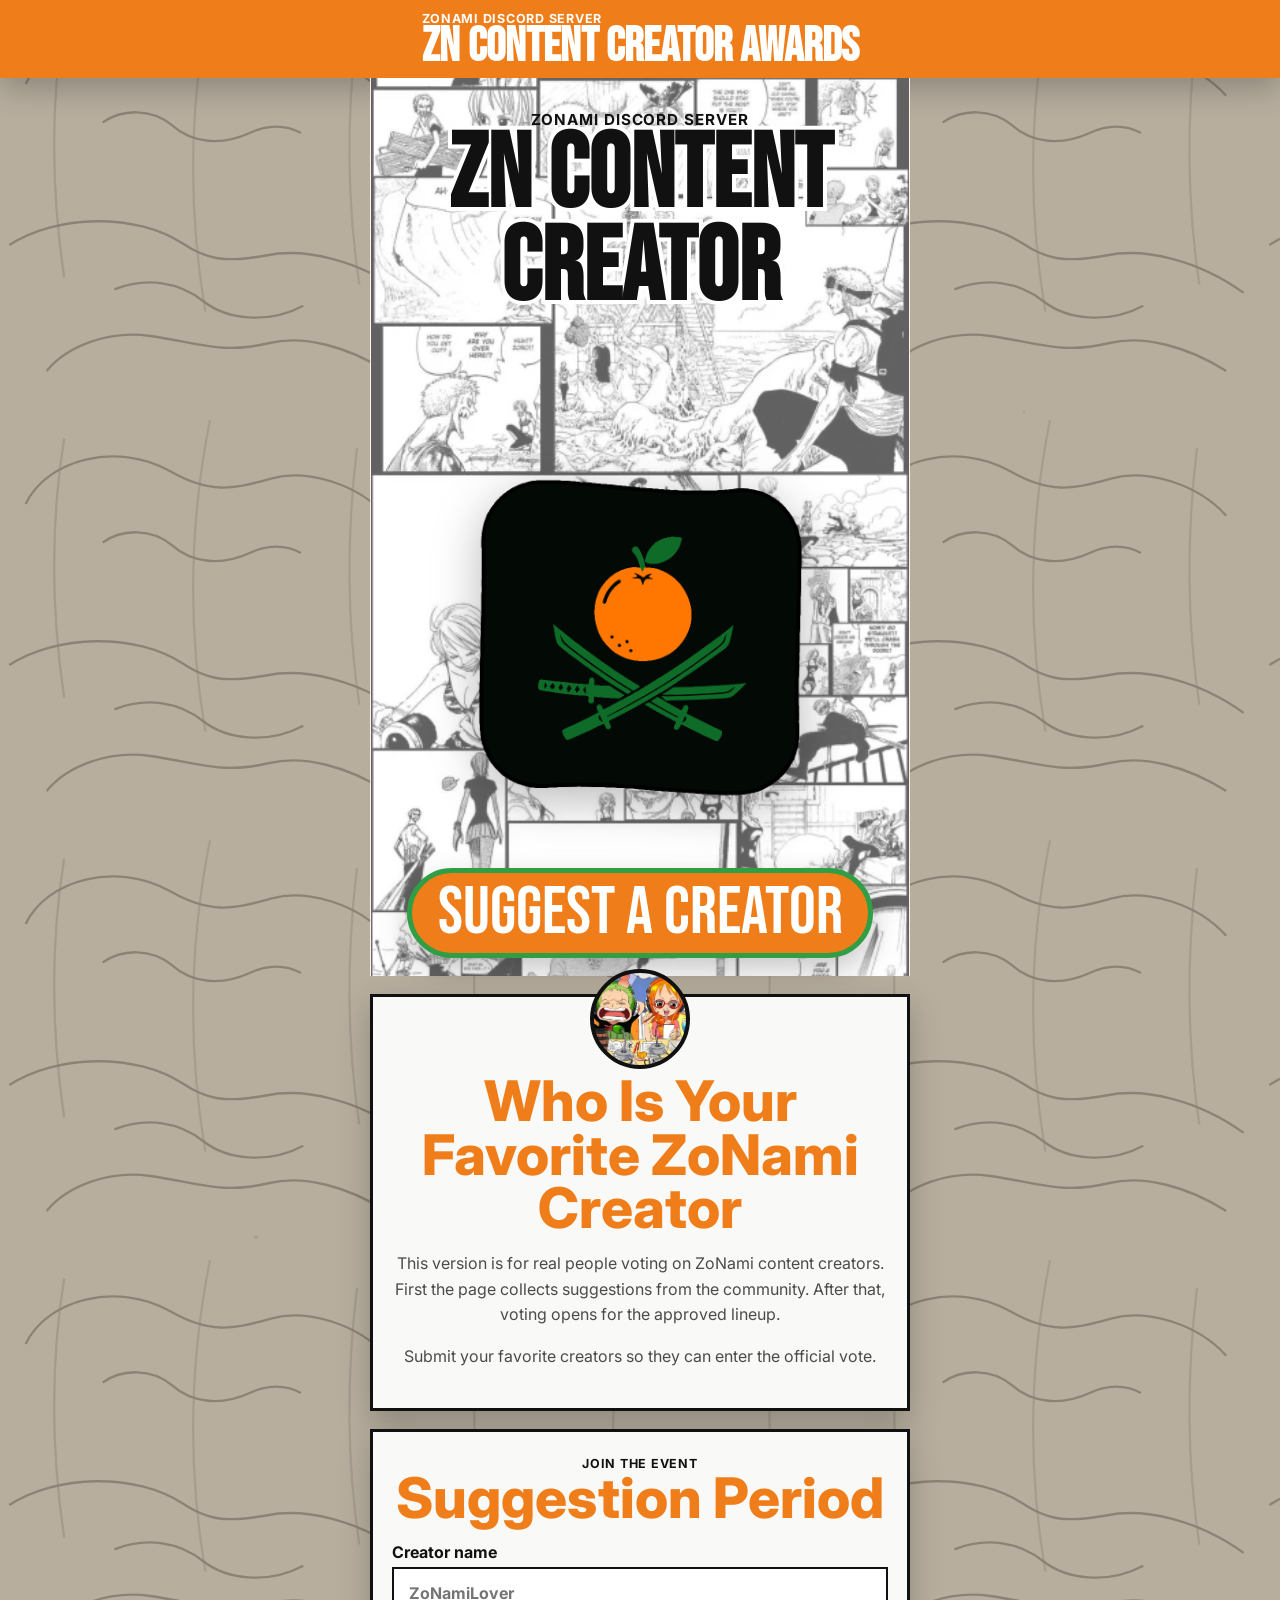
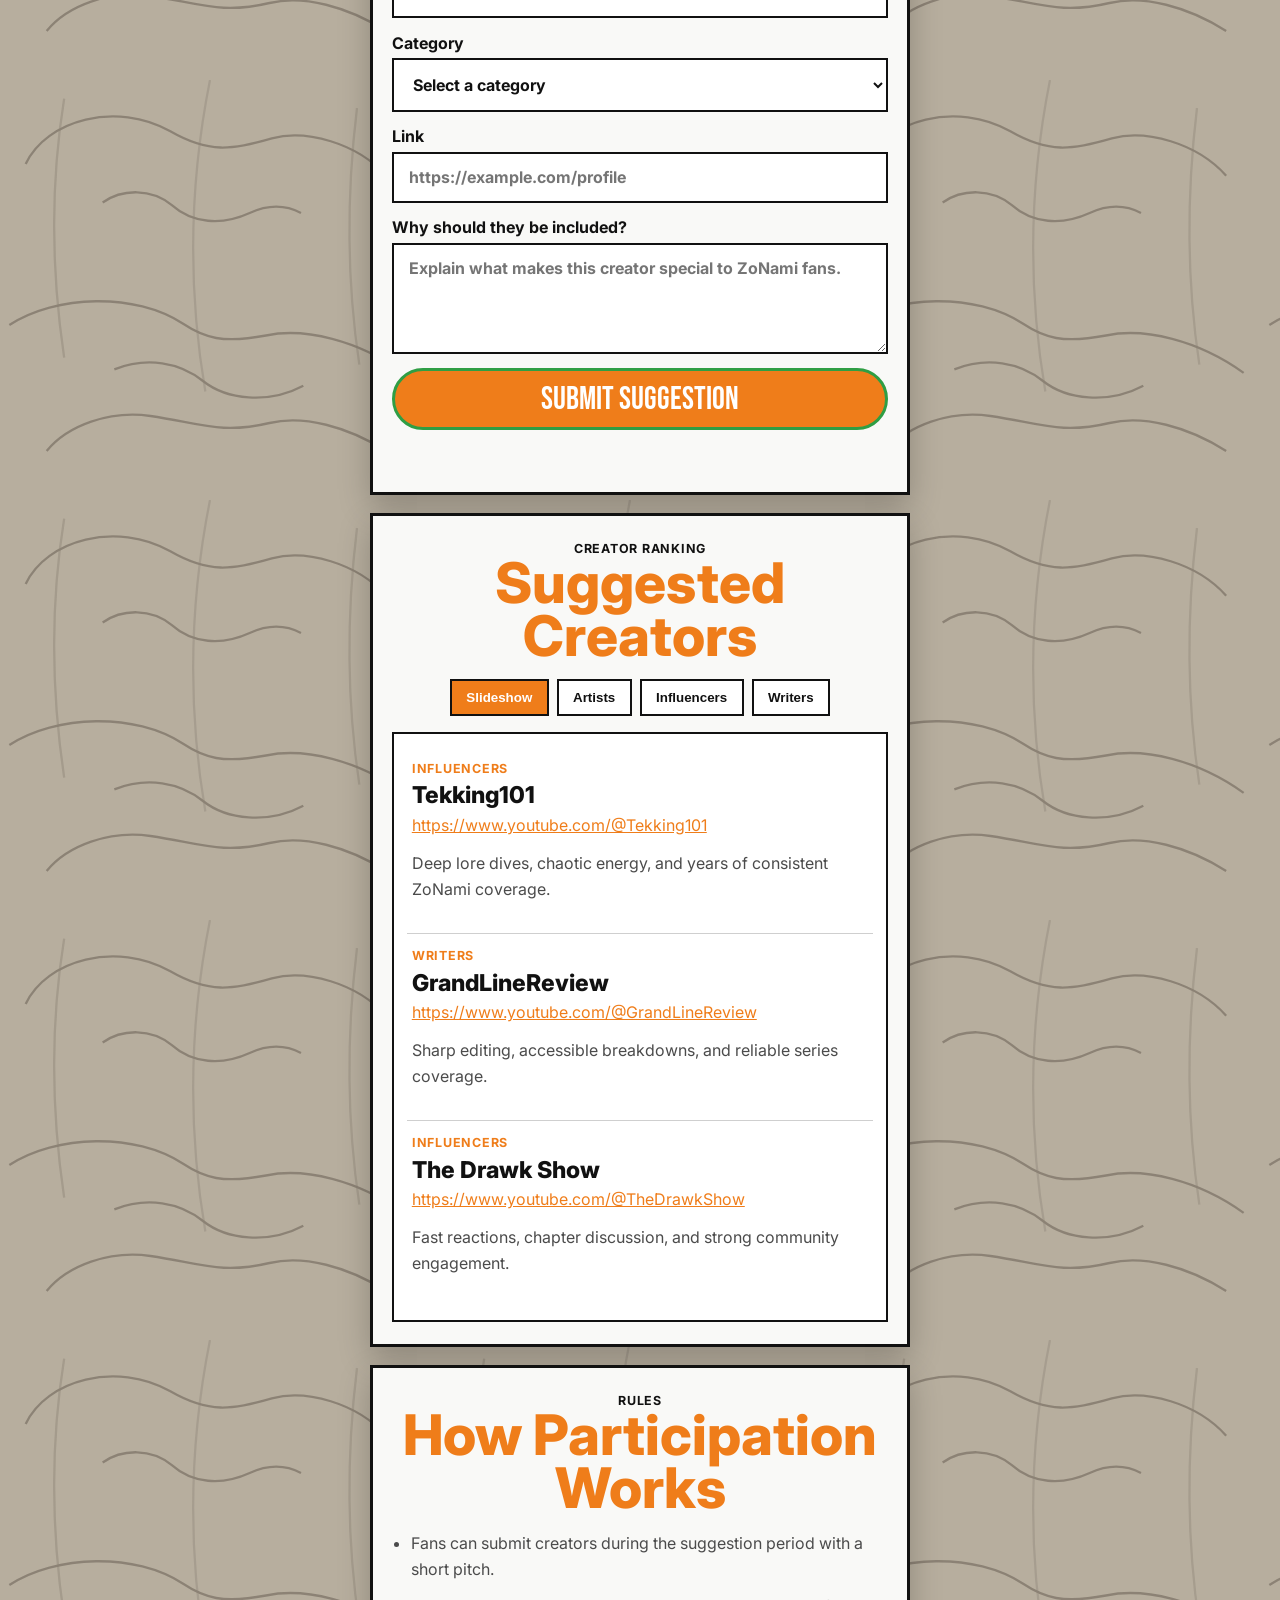
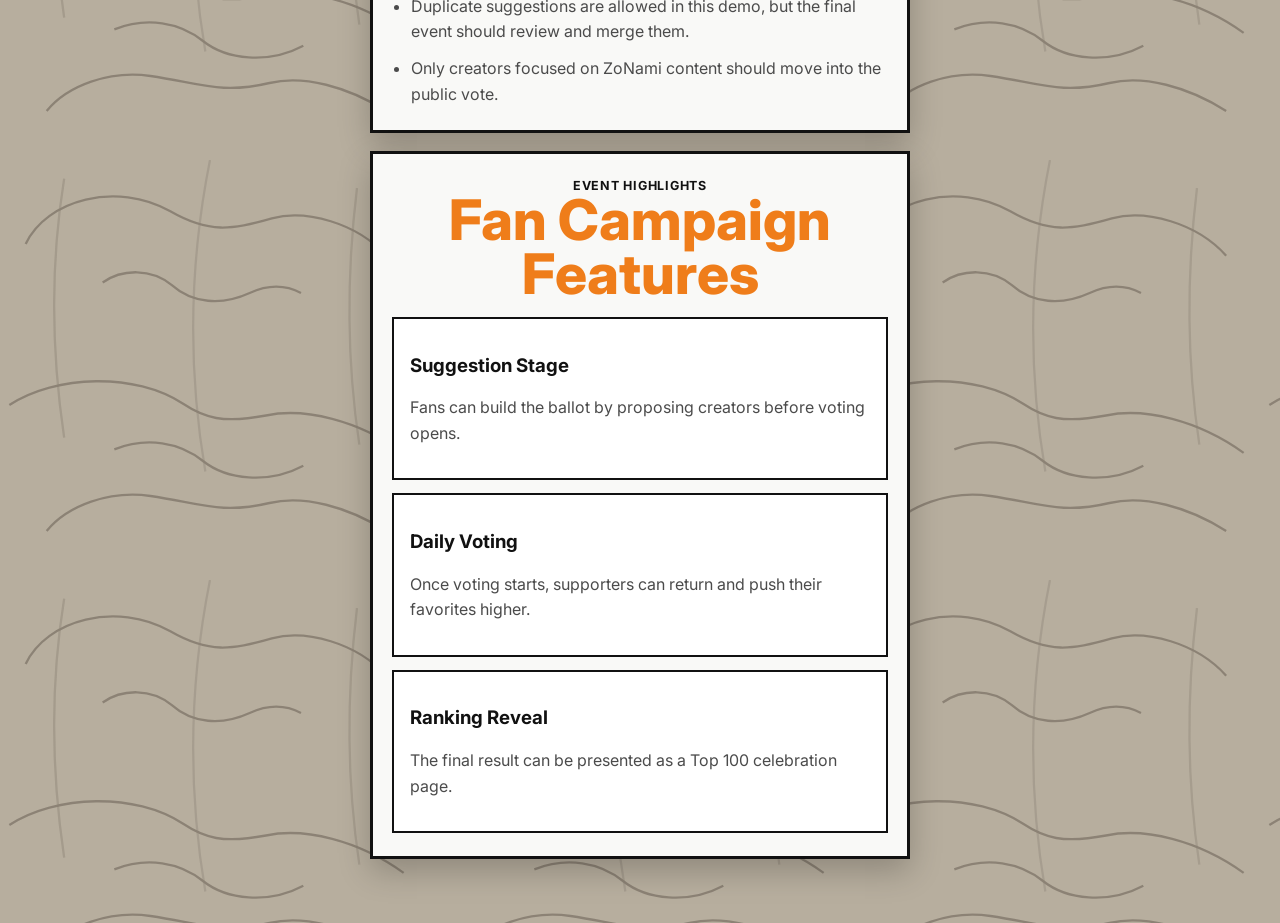
==== index.html @ 31a9528b "initial commit" ====
<!DOCTYPE html>
<html lang="en">
  <head>
    <meta charset="UTF-8" />
    <meta name="viewport" content="width=device-width, initial-scale=1.0" />
    <title>ZoNami Creator World Vote</title>
    <meta
      name="description"
      content="A fan voting experience for ZoNami content creators, inspired by the WT100 event aesthetic."
    />
    <link rel="preconnect" href="https://fonts.googleapis.com" />
    <link rel="preconnect" href="https://fonts.gstatic.com" crossorigin />
    <link
      href="https://fonts.googleapis.com/css2?family=Bebas+Neue&family=Inter:wght@400;500;600;700;800&display=swap"
      rel="stylesheet"
    />
    <link rel="icon" type="image/webp" href="./img/logo.webp" />
    <link rel="stylesheet" href="./styles.css" />
  </head>
  <body>
    <div class="page-shell" id="home">
      <header class="topbar">
        <a class="topbar-logo" href="https://discord.gg/8rcrtwQWV7" target="_blank" rel="noreferrer noopener">
          <span class="logo-micro">Zonami Discord Server</span>
          <strong>ZN CONTENT CREATOR AWARDS</strong>
        </a>
      </header>

      <main class="poster">
        <section class="hero-frame">
          <div class="hero-collage">
            <div class="hero-masthead">
              <p class="hero-kicker">
                <a href="https://discord.gg/8rcrtwQWV7" target="_blank" rel="noreferrer noopener">
                  Zonami Discord Server
                </a>
              </p>
              <h1>ZN CONTENT CREATOR</h1>
            </div>

            <div class="hero-character">
              <a href="https://discord.gg/8rcrtwQWV7" target="_blank" rel="noreferrer noopener">
                <img class="hero-logo" src="./img/logo.webp" alt="Zonami Discord Server logo" />
              </a>
            </div>

            <a class="cta-ribbon" href="#participate" data-action-label>Suggest Now</a>
          </div>

          <section class="count-panel">
            <p class="count-mark">Current Vote Count</p>
            <div class="count-line">
              <span class="count-sigil">v</span>
              <strong id="voteCounter">00,000,000</strong>
            </div>
            <p class="count-subline">
              Proposed creators:
              <span id="creatorCounter">00</span>
            </p>
          </section>
        </section>

        <section class="paper-card intro-card" id="about">
          <div class="crest" aria-label="Zona Podcast"></div>
          <h2>Who Is Your<br />Favorite ZoNami Creator</h2>
          <p>
            This version is for real people voting on ZoNami content creators.
            First the page collects suggestions from the community. After that,
            voting opens for the approved lineup.
          </p>
          <p id="phaseDescription">
            Submit your favorite creators so they can enter the official vote.
          </p>
        </section>

        <section class="paper-card participate-card" id="participate">
          <div class="section-band">
            <span>Join The Event</span>
            <h2 id="phaseTitle">Suggestion Period</h2>
          </div>

          <div class="mode-panel" data-mode="suggest" id="suggestionPanel">
            <form class="entry-form" id="suggestionForm">
              <label>
                Creator name
                <input type="text" name="name" placeholder="ZoNamiLover" required pattern="^[^@].*$" />
              </label>
              <label>
                Category
                <select name="platform" required>
                  <option value="">Select a category</option>
                  <option value="Illustrator">Illustrator</option>
                  <option value="Influencers">Influencers</option>
                  <option value="Writers">Writers</option>
                </select>
              </label>
              <label>
                Link
                <input type="url" name="region" placeholder="https://example.com/profile" required />
              </label>
              <label>
                Why should they be included?
                <textarea
                  name="pitch"
                  rows="4"
                  placeholder="Explain what makes this creator special to ZoNami fans."
                  required
                ></textarea>
              </label>
              <button class="form-button" type="submit">Submit Suggestion</button>
            </form>

            <div class="loading-panel is-hidden" id="loadingPanel" aria-live="polite">
              <p class="loading-kicker">Submitting</p>
              <h3>Sending your suggestion...</h3>
              <p class="loading-copy">Please wait while we save it for the mods to review.</p>
            </div>

            <div class="success-panel is-hidden" id="successPanel" aria-live="polite">
              <p class="success-kicker">Suggestion Received</p>
              <h3 id="successTitle">Thank you for suggesting this creator!</h3>
              <p class="success-copy">The mods will review your vote.</p>
              <button class="form-button" type="button" id="suggestAgainButton">Suggest Again</button>
            </div>
          </div>

          <div class="mode-panel is-hidden" data-mode="vote">
            <form class="search-form">
              <label>
                Search creators
                <input id="creatorSearch" type="search" placeholder="Search by creator or platform" />
              </label>
            </form>
            <p class="vote-note">
              In this demo, votes are stored locally in the browser with
              <code>localStorage</code>.
            </p>
          </div>

          <p class="feedback" id="feedbackMessage" aria-live="polite"></p>
        </section>

        <section class="paper-card creator-card-shell" id="hot">
          <div class="section-band">
            <span>Creator Ranking</span>
            <h2 id="participateTitle">Suggested Creators</h2>
          </div>
          <div class="creator-filters" aria-label="Creator filters">
            <button class="creator-filter is-active" type="button" data-filter="slideshow">Slideshow</button>
            <button class="creator-filter" type="button" data-filter="Illustrator">Artists</button>
            <button class="creator-filter" type="button" data-filter="Influencers">Influencers</button>
            <button class="creator-filter" type="button" data-filter="Writers">Writers</button>
          </div>
          <div class="creator-list-shell">
            <ul class="creator-list" id="creatorGrid"></ul>
          </div>
        </section>

        <section class="paper-card rules-card" id="rules">
          <div class="section-band">
            <span>Rules</span>
            <h2>How Participation Works</h2>
          </div>
          <ul class="rule-list" id="ruleList"></ul>
        </section>

        <section class="paper-card rewards-card" id="rewards">
          <div class="section-band">
            <span>Event Highlights</span>
            <h2>Fan Campaign Features</h2>
          </div>
          <div class="reward-cards">
            <article>
              <h3>Suggestion Stage</h3>
              <p>Fans can build the ballot by proposing creators before voting opens.</p>
            </article>
            <article>
              <h3>Daily Voting</h3>
              <p>Once voting starts, supporters can return and push their favorites higher.</p>
            </article>
            <article>
              <h3>Ranking Reveal</h3>
              <p>The final result can be presented as a Top 100 celebration page.</p>
            </article>
          </div>
        </section>
      </main>
    </div>

    <template id="creatorCardTemplate">
      <li class="creator-card">
        <div class="creator-body">
          <p class="creator-category"></p>
          <h3 class="creator-name"></h3>
          <p class="creator-link"></p>
          <p class="creator-pitch"></p>
        </div>
      </li>
    </template>

    <script src="./config.js"></script>
    <script src="./app.js"></script>
  </body>
</html>
---- styles.css ----
:root {
  --red: #ef7d1a;
  --gold: #2f9e44;
  --paper: #f9f9f7;
  --ink: #111;
  --ink-soft: #4b4b4b;
  --black: #0d0d0d;
  --shadow: 0 12px 30px rgba(0, 0, 0, 0.22);
  --poster-width: 540px;
}

* {
  box-sizing: border-box;
}

html {
  scroll-behavior: smooth;
}

body {
  margin: 0;
  font-family: "Inter", sans-serif;
  color: var(--ink);
  background-color: #b7ae9e;
  background-image:
    radial-gradient(circle at 20% 30%, rgba(0, 0, 0, 0.08) 0 2px, transparent 2px),
    radial-gradient(circle at 80% 10%, rgba(0, 0, 0, 0.08) 0 1.5px, transparent 1.5px),
    url("data:image/svg+xml,%3Csvg xmlns='http://www.w3.org/2000/svg' width='360' height='360' viewBox='0 0 360 360'%3E%3Cg fill='none' stroke='%23685f53' stroke-width='2' opacity='0.55'%3E%3Cpath d='M22 72c18-38 78-54 124-28 33 19 53 16 87 6 29-8 73 4 98 32'/%3E%3Cpath d='M8 210c40-26 108-28 149-1 18 12 34 17 71 10 33-7 79 4 118 32'/%3E%3Cpath d='M40 318c18-22 54-35 89-30 42 6 60 16 102 6 29-7 67 3 100 24'/%3E%3Cpath d='M55 16c-12 74-11 148 0 222' opacity='0.45'/%3E%3Cpath d='M180 0c-18 90-19 179-4 267' opacity='0.38'/%3E%3Cpath d='M306 24c-9 74-9 147 2 220' opacity='0.4'/%3E%3Cpath d='M88 105c17-12 42-12 59 2 18 16 43 18 67 7 13-6 29-8 44 0'/%3E%3Cpath d='M98 248c28-11 56-6 76 10 20 16 56 20 86 4'/%3E%3C/g%3E%3C/svg%3E");
  background-size: auto, auto, 420px 420px;
  min-height: 100vh;
}

a {
  color: inherit;
  text-decoration: none;
}

.page-shell {
  width: 100%;
  padding: 0 0 4rem;
}

.topbar {
  display: flex;
  align-items: center;
  justify-content: center;
  background: var(--red);
  min-height: 72px;
  box-shadow: var(--shadow);
  width: 100vw;
  margin-left: calc(50% - 50vw);
  margin-right: calc(50% - 50vw);
}

.topbar-logo {
  display: flex;
  flex-direction: column;
  justify-content: center;
  gap: 2px;
  min-height: 72px;
  padding: 0.7rem 1rem;
  color: #fff;
}

.topbar-logo:hover,
.hero-kicker a:hover {
  opacity: 0.92;
}

.logo-micro,
.hero-kicker,
.count-mark,
.count-subline,
.section-band span,
.creator-category {
  text-transform: uppercase;
  letter-spacing: 0.06em;
  font-size: 0.78rem;
  font-weight: 700;
}

.topbar-logo strong,
.hero-masthead h1,
.cta-ribbon,
#voteCounter {
  font-family: "Bebas Neue", sans-serif;
}

.topbar-logo strong {
  font-size: 3rem;
  line-height: 0.8;
}

.poster {
  display: grid;
  gap: 0;
  width: min(100%, var(--poster-width));
  margin: 0 auto;
}

.hero-frame {
  position: relative;
  background:
    linear-gradient(180deg, rgba(255, 255, 255, 0.26), rgba(255, 255, 255, 0.26)),
    linear-gradient(90deg, rgba(252, 222, 203, 0.7), rgba(255, 255, 255, 0.45), rgba(252, 222, 203, 0.7));
  border-left: 1px solid rgba(255, 255, 255, 0.65);
  border-right: 1px solid rgba(255, 255, 255, 0.65);
}

.hero-collage {
  position: relative;
  min-height: 800px;
  padding: 1rem 1rem 2rem;
  background:
    linear-gradient(rgba(255, 255, 255, 0.38), rgba(255, 255, 255, 0.38)),
    url("./img/collage01.webp");
  background-position: center 0, center 0;
  background-repeat: repeat-y;
  background-size: cover, cover;
  animation: collage-rise 28s linear infinite;
}

@keyframes collage-rise {
  from {
    background-position: center 0, center 0;
  }

  to {
    background-position: center 0, center -240px;
  }
}

.hero-masthead {
  position: relative;
  z-index: 2;
  text-align: center;
  padding-top: 1rem;
}

.hero-kicker {
  margin: 0;
  font-size: 0.95rem;
}

.hero-masthead h1 {
  margin: 0;
  font-size: 6.5rem;
  line-height: 0.9;
  color: #111;
  -webkit-text-stroke: 8px #fff;
  paint-order: stroke fill;
  text-shadow:
    2px 2px 0 #fff,
    -2px 2px 0 #fff,
    2px -2px 0 #fff,
    -2px -2px 0 #fff;
}

.hero-character {
  position: relative;
  z-index: 1;
  height: 620px;
  margin-top: 0.5rem;
  display: flex;
  align-items: center;
  justify-content: center;
}

.hero-logo {
  position: relative;
  z-index: 2;
  width: 100%;
  max-width: 360px;
  max-height: 520px;
  object-fit: contain;
  filter: drop-shadow(0 12px 24px rgba(0, 0, 0, 0.28));
}

.cta-ribbon {
  display: block;
  width: calc(100% - 72px);
  margin: 0 auto;
  position: absolute;
  left: 50%;
  bottom: 18px;
  transform: translateX(-50%);
  z-index: 3;
  text-align: center;
  font-size: 4.2rem;
  line-height: 1;
  color: #fff;
  background: var(--red);
  border: 5px solid var(--gold);
  border-radius: 999px;
  padding: 0.45rem 1rem 0.35rem;
  box-shadow: var(--shadow);
}

.count-panel {
  position: relative;
  z-index: 2;
  margin: 8px 16px 0;
  background: #050505;
  color: #fff;
  padding: 1rem 1rem 1.1rem;
  box-shadow: var(--shadow);
  display: none;
}

.count-mark {
  margin: 0 0 0.25rem;
  text-align: right;
  font-size: 0.95rem;
  color: #e5f6d8;
}

.count-line {
  display: flex;
  align-items: end;
  gap: 0.8rem;
}

.count-sigil {
  font-family: Georgia, serif;
  font-style: italic;
  font-size: 4rem;
  line-height: 1;
}

#voteCounter {
  font-size: 4.6rem;
  line-height: 0.95;
  letter-spacing: 0.03em;
  font-weight: 400;
}

.count-subline {
  margin: 0.5rem 0 0;
  text-align: right;
  color: #d8d8d8;
}

.paper-card {
  position: relative;
  background: var(--paper);
  border: 3px solid #111;
  box-shadow: var(--shadow);
  margin-top: 18px;
  padding: 1.3rem 1.2rem 1.4rem;
}

.intro-card {
  text-align: center;
  padding-top: 4.9rem;
}

.crest {
  position: absolute;
  left: 50%;
  top: -28px;
  transform: translateX(-50%);
  width: 100px;
  height: 100px;
  border-radius: 50%;
  border: 4px solid #111;
  background: #fff url("./img/zonapodcast.jpg") center center / cover no-repeat;
  background-size: 132%;
  background-position: center center;
}

.intro-card h2,
.section-band h2 {
  margin: 0;
  color: var(--red);
  font-size: 3.5rem;
  line-height: 0.95;
  font-weight: 800;
}

.intro-card p,
.vote-note,
.feedback,
.rule-list,
.reward-cards p,
.creator-pitch {
  color: var(--ink-soft);
  line-height: 1.6;
}

.section-band {
  margin-bottom: 1rem;
  text-align: center;
}

.entry-form {
  display: grid;
  gap: 0.9rem;
}

.entry-form label,
.search-form label {
  display: grid;
  gap: 0.35rem;
  font-weight: 700;
}

.field-hint {
  color: var(--ink-soft);
  font-size: 0.82rem;
  font-weight: 500;
}

.search-form {
  margin-bottom: 1rem;
}

input,
select,
textarea {
  width: 100%;
  border: 2px solid #111;
  border-radius: 0;
  padding: 0.85rem 0.9rem;
  font: inherit;
  color: var(--ink);
  background: #fff;
}

textarea {
  resize: vertical;
}

.form-button,
.vote-button {
  display: inline-block;
  border: 3px solid var(--gold);
  border-radius: 999px;
  background: var(--red);
  color: #fff;
  font-family: "Bebas Neue", sans-serif;
  font-size: 2rem;
  line-height: 1;
  padding: 0.8rem 1rem 0.65rem;
  cursor: pointer;
}

.vote-button:disabled {
  opacity: 0.45;
  cursor: not-allowed;
}

.vote-button {
  display: none;
}

.feedback {
  min-height: 1.5rem;
  margin: 1rem 0 0;
  font-weight: 700;
}

.feedback.is-success {
  color: #0f6c37;
}

.feedback.is-error {
  color: #d96b12;
}

.mode-panel.is-hidden {
  display: none;
}

.is-hidden {
  display: none !important;
}

.loading-panel,
.success-panel {
  text-align: center;
  padding: 1.5rem 0 0.5rem;
}

.loading-kicker,
.success-kicker {
  margin: 0 0 0.35rem;
  color: var(--gold);
  font-weight: 800;
  letter-spacing: 0.08em;
  text-transform: uppercase;
}

.loading-panel h3,
.success-panel h3 {
  margin: 0;
  color: var(--red);
  font-size: 2.2rem;
  line-height: 1;
}

.loading-copy,
.success-copy {
  margin: 0.9rem 0 1.2rem;
  color: var(--ink-soft);
  font-size: 1.05rem;
}

.creator-grid {
  display: grid;
  gap: 0.9rem;
}

.creator-filters {
  display: flex;
  flex-wrap: wrap;
  gap: 0.5rem;
  justify-content: center;
  margin-bottom: 1rem;
}

.creator-filter {
  border: 2px solid #111;
  background: #fff;
  color: #111;
  font-weight: 800;
  padding: 0.55rem 0.9rem;
  cursor: pointer;
}

.creator-filter.is-active {
  background: var(--red);
  color: #fff;
}

.creator-list-shell {
  border: 2px solid #111;
  background: #fff;
  padding: 0.8rem;
}

.creator-list {
  list-style: none;
  margin: 0;
  padding: 0;
}

.creator-card {
  border-bottom: 1px solid #cfcfcf;
  padding: 0.9rem 0.3rem;
}

.creator-card:last-child {
  border-bottom: 0;
}

.creator-name {
  margin: 0 0 0.35rem;
  font-size: 1.45rem;
  font-weight: 800;
}

.creator-category {
  margin: 0 0 0.35rem;
  color: var(--red);
  font-weight: 700;
}

.creator-link {
  margin: 0 0 0.65rem;
  word-break: break-all;
}

.creator-link a {
  color: var(--red);
  text-decoration: underline;
}

.rule-list {
  padding-left: 1.2rem;
  margin: 0;
}

.rule-list li + li {
  margin-top: 0.7rem;
}

.reward-cards {
  display: grid;
  gap: 0.8rem;
}

.reward-cards article {
  border: 2px solid #111;
  background: #fff;
  padding: 1rem;
}

@media (max-width: 560px) {
  .page-shell {
    width: 100%;
  }

  .hero-collage {
    min-height: 560px;
    padding-inline: 0.5rem;
  }

  .hero-masthead h1 {
    font-size: 4.6rem;
  }

  .hero-logo {
    width: 100%;
    max-width: 220px;
    max-height: 260px;
  }

  .hero-character {
    height: 340px;
    margin-top: 0.25rem;
  }

  .cta-ribbon {
    width: calc(100% - 30px);
    font-size: 2.4rem;
    bottom: 12px;
  }

  #voteCounter {
    font-size: 3.2rem;
  }
}
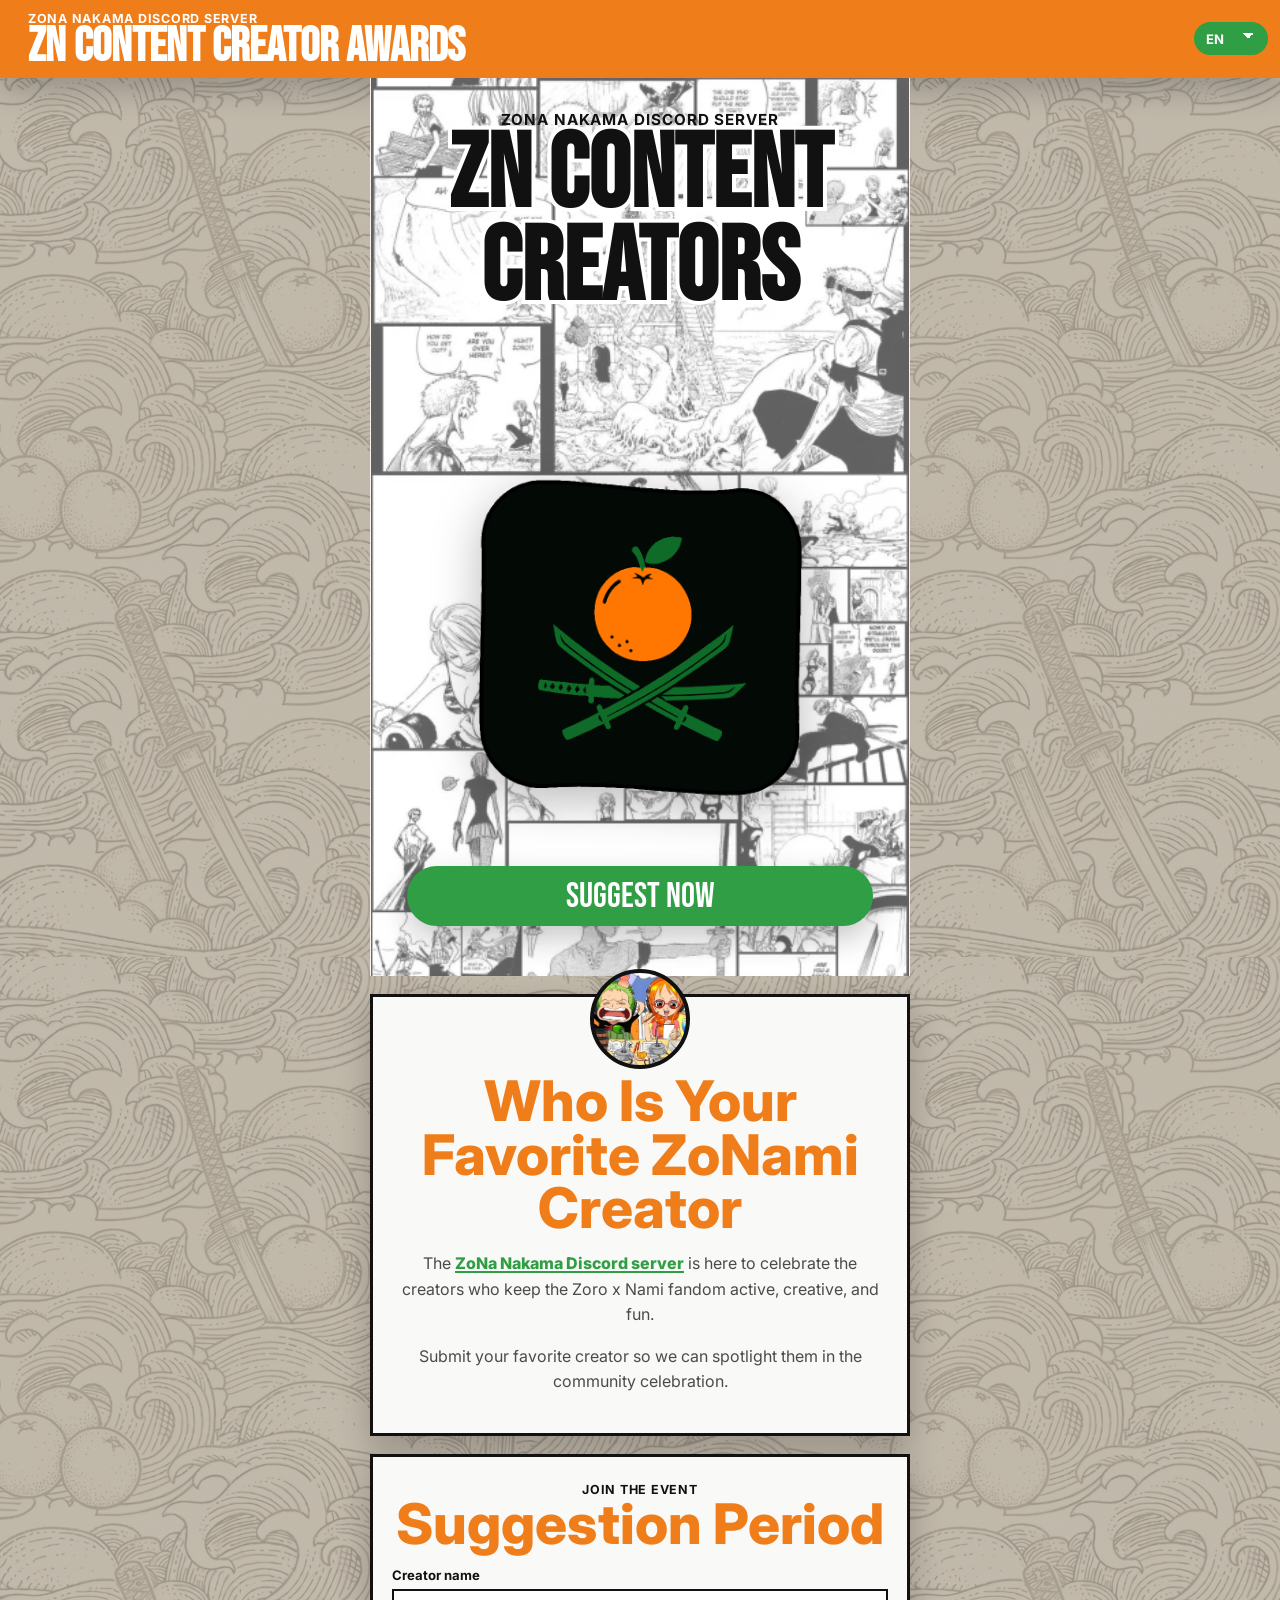
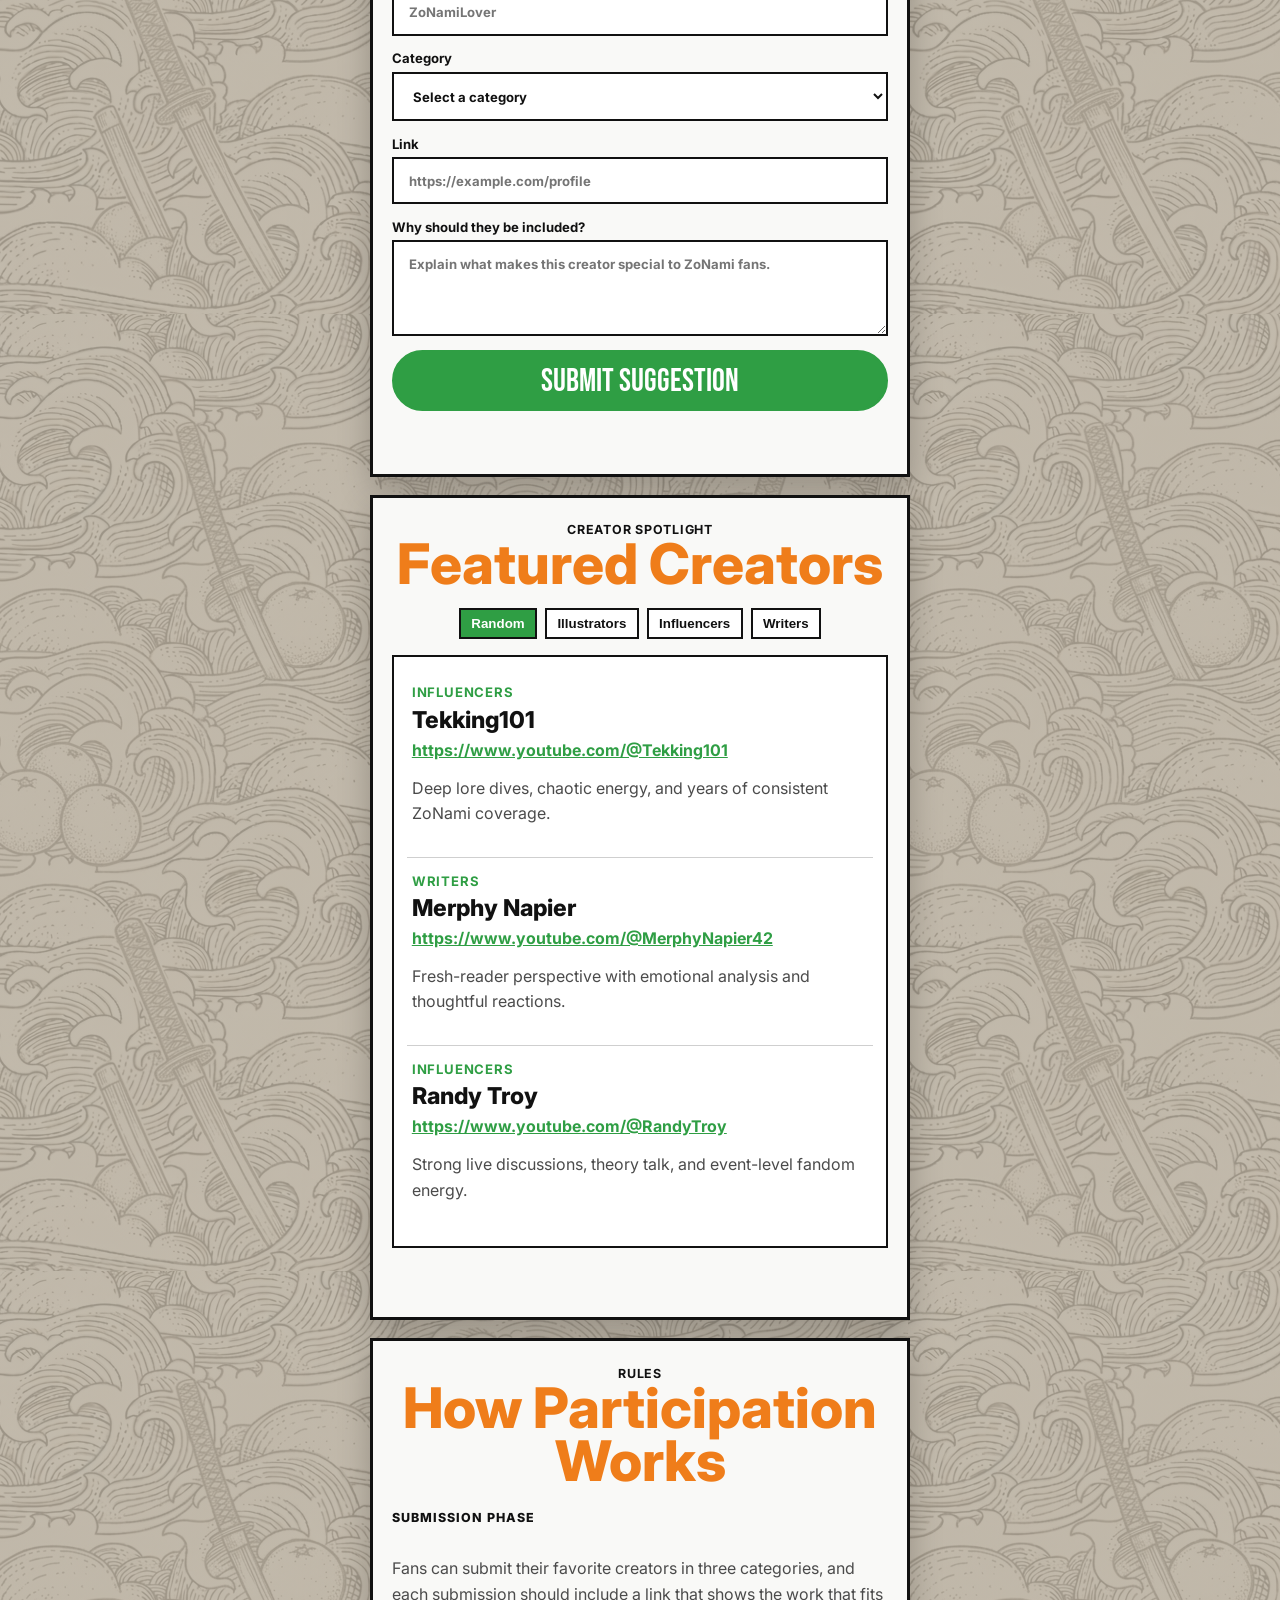
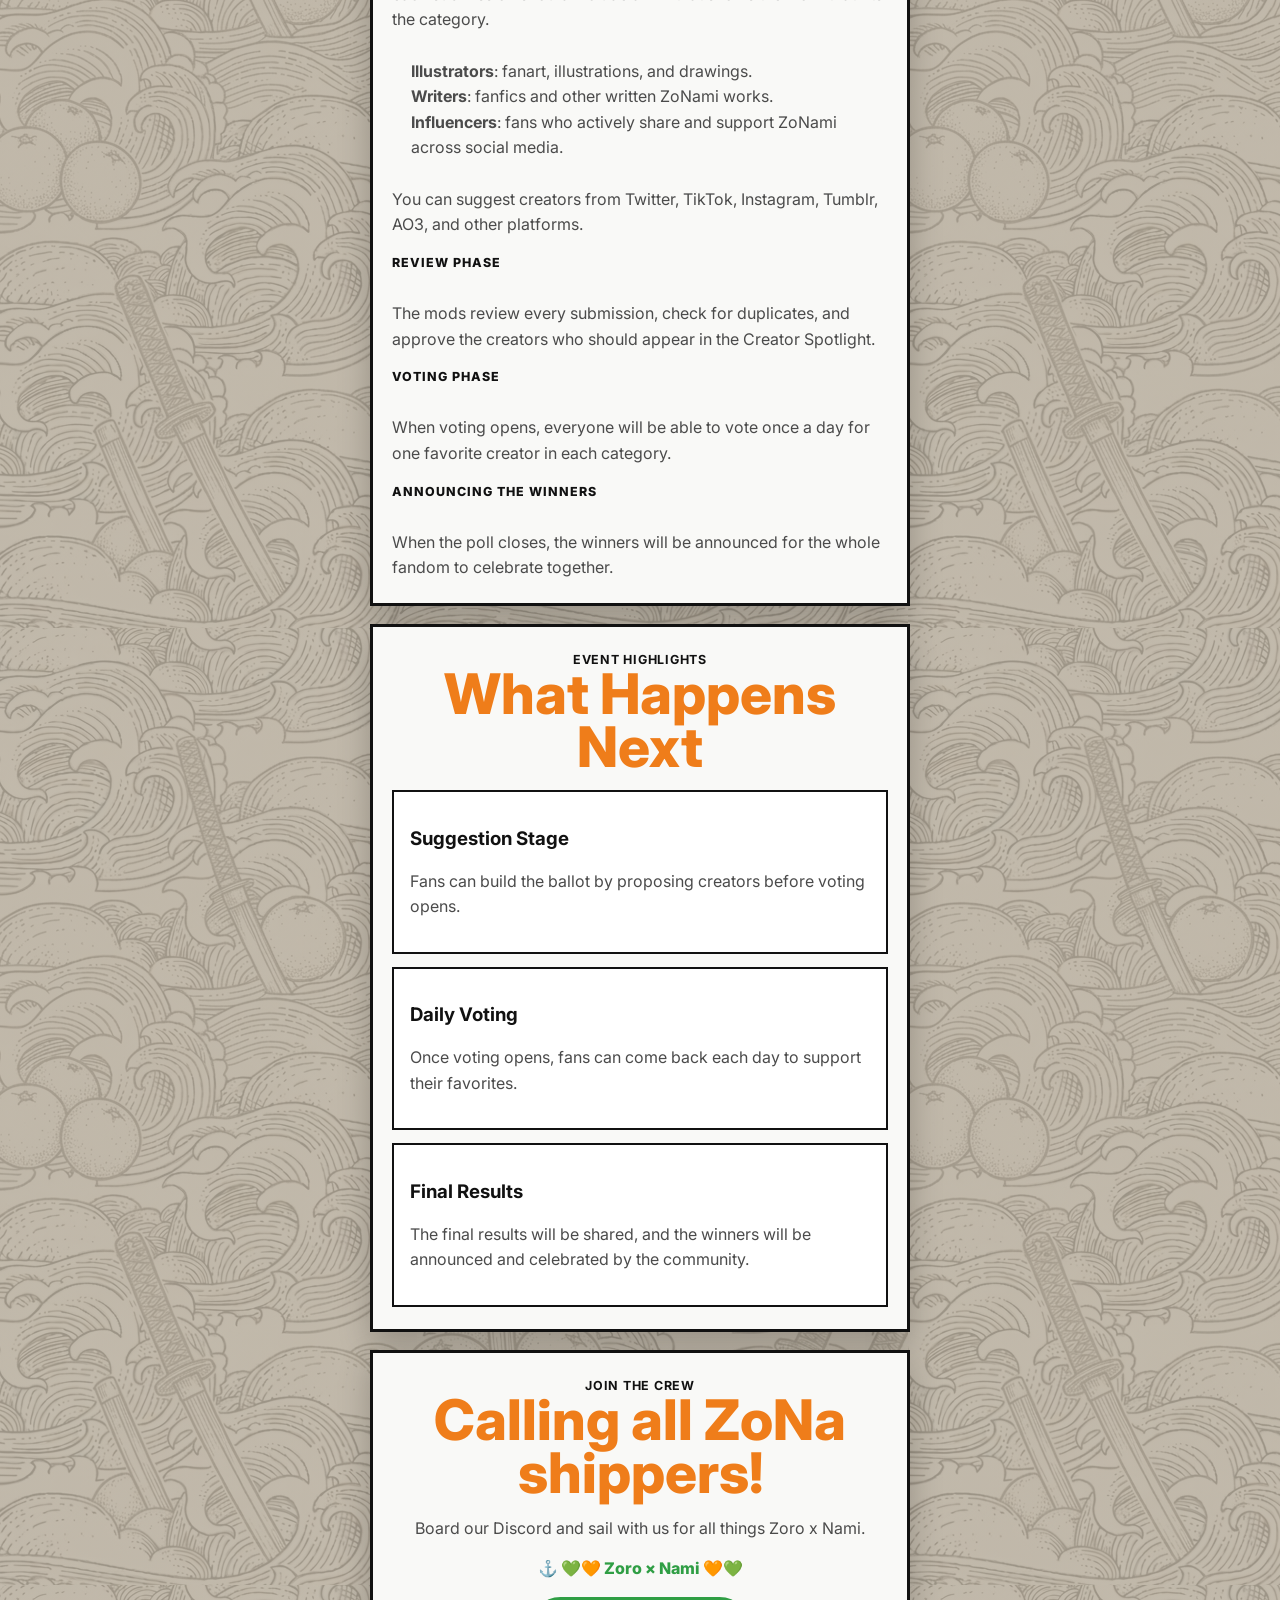
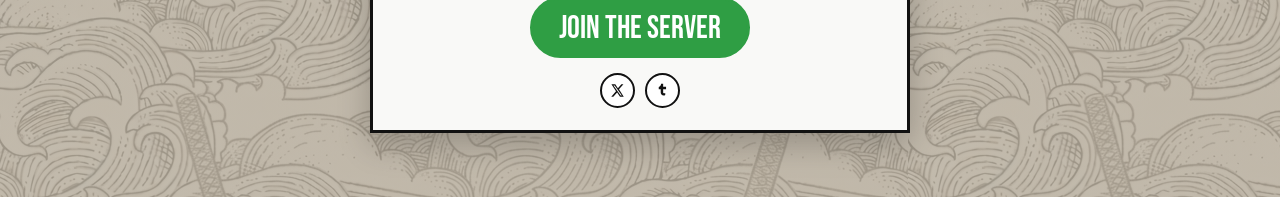
==== commit 0944d106: "Polish UI, i18n, and Apps Script integration" ====
--- a/index.html
+++ b/index.html
@@ -1,4 +1,4 @@
-<!DOCTYPE html>
+﻿<!DOCTYPE html>
 <html lang="en">
   <head>
     <meta charset="UTF-8" />
@@ -21,9 +21,25 @@
     <div class="page-shell" id="home">
       <header class="topbar">
         <a class="topbar-logo" href="https://discord.gg/8rcrtwQWV7" target="_blank" rel="noreferrer noopener">
-          <span class="logo-micro">Zonami Discord Server</span>
-          <strong>ZN CONTENT CREATOR AWARDS</strong>
+          <span class="logo-micro" data-i18n="brand.server">ZoNa Nakama Discord Server</span>
+          <strong data-i18n="brand.awards">ZN CONTENT CREATOR AWARDS</strong>
         </a>
+        <label class="lang-control">
+          <span class="visually-hidden" data-i18n="lang.label">Language</span>
+          <select id="languageSelect" aria-label="Language">
+            <option value="en">EN</option>
+            <option value="es">ES</option>
+            <option value="fr">FR</option>
+            <option value="pt">PT</option>
+            <option value="ja">JA</option>
+            <option value="zh">ZH</option>
+            <option value="ko">KO</option>
+            <option value="hi">HI</option>
+            <option value="it">IT</option>
+            <option value="id">ID</option>
+            <option value="ar">AR</option>
+          </select>
+        </label>
       </header>
 
       <main class="poster">
@@ -32,29 +48,29 @@
             <div class="hero-masthead">
               <p class="hero-kicker">
                 <a href="https://discord.gg/8rcrtwQWV7" target="_blank" rel="noreferrer noopener">
-                  Zonami Discord Server
+                  <span data-i18n="brand.server">ZoNa Nakama Discord Server</span>
                 </a>
               </p>
-              <h1>ZN CONTENT CREATOR</h1>
+              <h1 data-i18n="hero.title">ZN CONTENT CREATOR</h1>
             </div>
 
             <div class="hero-character">
               <a href="https://discord.gg/8rcrtwQWV7" target="_blank" rel="noreferrer noopener">
-                <img class="hero-logo" src="./img/logo.webp" alt="Zonami Discord Server logo" />
+                <img class="hero-logo" src="./img/logo.webp" alt="ZoNa Nakama Discord Server logo" />
               </a>
             </div>
 
-            <a class="cta-ribbon" href="#participate" data-action-label>Suggest Now</a>
+            <a class="cta-ribbon" href="#participate" data-action-label data-i18n="hero.cta">Suggest Now</a>
           </div>
 
           <section class="count-panel">
-            <p class="count-mark">Current Vote Count</p>
+            <p class="count-mark" data-i18n="hero.vote_count">Current Vote Count</p>
             <div class="count-line">
               <span class="count-sigil">v</span>
               <strong id="voteCounter">00,000,000</strong>
             </div>
             <p class="count-subline">
-              Proposed creators:
+              <span data-i18n="hero.proposed_creators">Proposed creators:</span>
               <span id="creatorCounter">00</span>
             </p>
           </section>
@@ -62,65 +78,60 @@
 
         <section class="paper-card intro-card" id="about">
           <div class="crest" aria-label="Zona Podcast"></div>
-          <h2>Who Is Your<br />Favorite ZoNami Creator</h2>
-          <p>
+          <h2 data-i18n-html="intro.title">Who Is Your<br />Favorite ZoNami Creator</h2>
+          <p data-i18n-html="intro.body">
             This version is for real people voting on ZoNami content creators.
             First the page collects suggestions from the community. After that,
             voting opens for the approved lineup.
           </p>
-          <p id="phaseDescription">
+          <p id="phaseDescription" data-i18n="intro.phase_description">
             Submit your favorite creators so they can enter the official vote.
           </p>
         </section>
 
         <section class="paper-card participate-card" id="participate">
           <div class="section-band">
-            <span>Join The Event</span>
-            <h2 id="phaseTitle">Suggestion Period</h2>
+            <span data-i18n="participate.kicker">Join The Event</span>
+            <h2 id="phaseTitle" data-i18n="participate.title">Suggestion Period</h2>
           </div>
 
           <div class="mode-panel" data-mode="suggest" id="suggestionPanel">
             <form class="entry-form" id="suggestionForm">
               <label>
-                Creator name
-                <input type="text" name="name" placeholder="ZoNamiLover" required pattern="^[^@].*$" />
-              </label>
-              <label>
-                Category
+                <span data-i18n="form.creator_name">Creator name</span>
+                <input type="text" name="name" placeholder="ZoNamiLover" data-i18n-placeholder="form.creator_name_placeholder" required pattern="^[^@].*$" />
+              </label>
+              <label>
+                <span data-i18n="form.category">Category</span>
                 <select name="platform" required>
-                  <option value="">Select a category</option>
-                  <option value="Illustrator">Illustrator</option>
-                  <option value="Influencers">Influencers</option>
-                  <option value="Writers">Writers</option>
+                  <option value="" data-i18n="form.category_placeholder">Select a category</option>
+                  <option value="Illustrator" data-i18n="category.Illustrator">Illustrator</option>
+                  <option value="Influencers" data-i18n="category.Influencers">Influencers</option>
+                  <option value="Writers" data-i18n="category.Writers">Writers</option>
                 </select>
               </label>
               <label>
-                Link
-                <input type="url" name="region" placeholder="https://example.com/profile" required />
-              </label>
-              <label>
-                Why should they be included?
-                <textarea
-                  name="pitch"
-                  rows="4"
-                  placeholder="Explain what makes this creator special to ZoNami fans."
-                  required
-                ></textarea>
-              </label>
-              <button class="form-button" type="submit">Submit Suggestion</button>
+                <span data-i18n="form.link">Link</span>
+                <input type="url" name="region" placeholder="https://example.com/profile" data-i18n-placeholder="form.link_placeholder" required />
+              </label>
+              <label>
+                <span data-i18n="form.reason">Why should they be included?</span>
+                <textarea name="pitch" rows="4" placeholder="Explain what makes this creator special to ZoNami fans." data-i18n-placeholder="form.reason_placeholder" required></textarea>
+              </label>
+              <button class="form-button" type="submit" data-i18n="form.submit">Submit Suggestion</button>
             </form>
 
             <div class="loading-panel is-hidden" id="loadingPanel" aria-live="polite">
-              <p class="loading-kicker">Submitting</p>
-              <h3>Sending your suggestion...</h3>
-              <p class="loading-copy">Please wait while we save it for the mods to review.</p>
+              <p class="loading-kicker" data-i18n="loading.kicker">Submitting</p>
+              <h3 data-i18n="loading.title">Sending your suggestion...</h3>
+              <p class="loading-copy" data-i18n="loading.body">Please wait while we save it for the mods to review.</p>
             </div>
 
             <div class="success-panel is-hidden" id="successPanel" aria-live="polite">
-              <p class="success-kicker">Suggestion Received</p>
+              <p class="success-kicker" data-i18n="success.kicker">Suggestion Received</p>
               <h3 id="successTitle">Thank you for suggesting this creator!</h3>
-              <p class="success-copy">The mods will review your vote.</p>
-              <button class="form-button" type="button" id="suggestAgainButton">Suggest Again</button>
+              <p class="success-copy" data-i18n="success.body">The mods will review your vote.</p>
+              <button class="form-button" type="button" id="suggestAgainButton" data-i18n="success.cta">Suggest Again</button>
             </div>
           </div>
 
@@ -142,46 +153,73 @@
 
         <section class="paper-card creator-card-shell" id="hot">
           <div class="section-band">
-            <span>Creator Ranking</span>
-            <h2 id="participateTitle">Suggested Creators</h2>
+            <span data-i18n="creators.kicker">Creator Ranking</span>
+            <h2 id="participateTitle" data-i18n="creators.title">Suggested Creators</h2>
           </div>
           <div class="creator-filters" aria-label="Creator filters">
-            <button class="creator-filter is-active" type="button" data-filter="slideshow">Slideshow</button>
-            <button class="creator-filter" type="button" data-filter="Illustrator">Artists</button>
-            <button class="creator-filter" type="button" data-filter="Influencers">Influencers</button>
-            <button class="creator-filter" type="button" data-filter="Writers">Writers</button>
+            <button class="creator-filter is-active" type="button" data-filter="slideshow" data-i18n="filters.slideshow">Slideshow</button>
+            <button class="creator-filter" type="button" data-filter="Illustrator" data-i18n="filters.artists">Artists</button>
+            <button class="creator-filter" type="button" data-filter="Influencers" data-i18n="filters.influencers">Influencers</button>
+            <button class="creator-filter" type="button" data-filter="Writers" data-i18n="filters.writers">Writers</button>
           </div>
           <div class="creator-list-shell">
             <ul class="creator-list" id="creatorGrid"></ul>
           </div>
+          <div class="creator-pagination is-inactive" id="creatorPagination">
+            <button class="creator-page-button" type="button" id="creatorPrevButton" aria-label="Previous page">‹</button>
+            <span class="creator-page-status" id="creatorPageStatus">1 / 1</span>
+            <button class="creator-page-button" type="button" id="creatorNextButton" aria-label="Next page">›</button>
+          </div>
         </section>
 
         <section class="paper-card rules-card" id="rules">
           <div class="section-band">
-            <span>Rules</span>
-            <h2>How Participation Works</h2>
+            <span data-i18n="rules.kicker">Rules</span>
+            <h2 data-i18n="rules.title">How Participation Works</h2>
           </div>
           <ul class="rule-list" id="ruleList"></ul>
         </section>
 
         <section class="paper-card rewards-card" id="rewards">
           <div class="section-band">
-            <span>Event Highlights</span>
-            <h2>Fan Campaign Features</h2>
+            <span data-i18n="rewards.kicker">Event Highlights</span>
+            <h2 data-i18n="rewards.title">Fan Campaign Features</h2>
           </div>
           <div class="reward-cards">
             <article>
-              <h3>Suggestion Stage</h3>
-              <p>Fans can build the ballot by proposing creators before voting opens.</p>
+              <h3 data-i18n="rewards.stage_title">Suggestion Stage</h3>
+              <p data-i18n="rewards.stage_body">Fans can build the ballot by proposing creators before voting opens.</p>
             </article>
             <article>
-              <h3>Daily Voting</h3>
-              <p>Once voting starts, supporters can return and push their favorites higher.</p>
+              <h3 data-i18n="rewards.daily_title">Daily Voting</h3>
+              <p data-i18n="rewards.daily_body">Once voting starts, supporters can return and push their favorites higher.</p>
             </article>
             <article>
-              <h3>Ranking Reveal</h3>
-              <p>The final result can be presented as a Top 100 celebration page.</p>
+              <h3 data-i18n="rewards.reveal_title">Ranking Reveal</h3>
+              <p data-i18n="rewards.reveal_body">The final result can be presented as a Top 100 celebration page.</p>
             </article>
+          </div>
+        </section>
+
+        <section class="paper-card discord-card" id="discord">
+          <div class="section-band">
+            <span data-i18n="discord.kicker">Join The Crew</span>
+            <h2 data-i18n="discord.title">Calling all ZoNa shippers!</h2>
+          </div>
+          <p class="discord-copy" data-i18n="discord.body">Board our Discord and sail with us for all things Zoro x Nami.</p>
+          <p class="discord-emoji">⚓️ 💚🧡 Zoro × Nami 🧡💚</p>
+          <a class="form-button discord-button" href="https://discord.gg/8rcrtwQWV7" target="_blank" rel="noreferrer noopener" data-i18n="discord.cta">Join the Server</a>
+          <div class="social-links" aria-label="ZoNa social links">
+            <a class="social-button" href="https://x.com/ZonaNakama" target="_blank" rel="noreferrer noopener" aria-label="ZonaNakama on X">
+              <svg viewBox="0 0 24 24" aria-hidden="true">
+                <path d="M18.244 2H21.5l-7.11 8.126L22 22h-5.956l-4.664-6.99L5.264 22H2l7.604-8.691L2.312 2h6.106l4.216 6.377L18.244 2Zm-1.142 18h1.804L7.428 3.895H5.492L17.102 20Z" />
+              </svg>
+            </a>
+            <a class="social-button" href="https://www.tumblr.com/zonamievents" target="_blank" rel="noreferrer noopener" aria-label="ZoNamiEvents on Tumblr">
+              <svg viewBox="0 0 24 24" aria-hidden="true">
+                <path d="M14.078 20c-3.387 0-4.944-2.423-4.944-4.88v-5.3H6V6.372c2.173-.786 3.46-2.728 3.777-5.372h3.269v4.86H17.7V9.82h-4.654v4.879c0 1.153.596 1.807 1.653 1.807.56 0 1.153-.192 1.653-.462v3.11c-.73.5-1.73.846-2.274.846Z" />
+              </svg>
+            </a>
           </div>
         </section>
       </main>
@@ -202,3 +240,4 @@
     <script src="./app.js"></script>
   </body>
 </html>
+
--- a/styles.css
+++ b/styles.css
@@ -1,4 +1,4 @@
-:root {
+﻿:root {
   --red: #ef7d1a;
   --gold: #2f9e44;
   --paper: #f9f9f7;
@@ -23,10 +23,11 @@
   color: var(--ink);
   background-color: #b7ae9e;
   background-image:
-    radial-gradient(circle at 20% 30%, rgba(0, 0, 0, 0.08) 0 2px, transparent 2px),
-    radial-gradient(circle at 80% 10%, rgba(0, 0, 0, 0.08) 0 1.5px, transparent 1.5px),
-    url("data:image/svg+xml,%3Csvg xmlns='http://www.w3.org/2000/svg' width='360' height='360' viewBox='0 0 360 360'%3E%3Cg fill='none' stroke='%23685f53' stroke-width='2' opacity='0.55'%3E%3Cpath d='M22 72c18-38 78-54 124-28 33 19 53 16 87 6 29-8 73 4 98 32'/%3E%3Cpath d='M8 210c40-26 108-28 149-1 18 12 34 17 71 10 33-7 79 4 118 32'/%3E%3Cpath d='M40 318c18-22 54-35 89-30 42 6 60 16 102 6 29-7 67 3 100 24'/%3E%3Cpath d='M55 16c-12 74-11 148 0 222' opacity='0.45'/%3E%3Cpath d='M180 0c-18 90-19 179-4 267' opacity='0.38'/%3E%3Cpath d='M306 24c-9 74-9 147 2 220' opacity='0.4'/%3E%3Cpath d='M88 105c17-12 42-12 59 2 18 16 43 18 67 7 13-6 29-8 44 0'/%3E%3Cpath d='M98 248c28-11 56-6 76 10 20 16 56 20 86 4'/%3E%3C/g%3E%3C/svg%3E");
-  background-size: auto, auto, 420px 420px;
+    linear-gradient(rgba(183, 174, 158, 0.85), rgba(183, 174, 158, 0.85)),
+    url("./img/bgpattern.png");
+  background-repeat: repeat, repeat;
+  background-position: top left, top left;
+  background-size: auto, auto;
   min-height: 100vh;
 }
 
@@ -43,13 +44,14 @@
 .topbar {
   display: flex;
   align-items: center;
-  justify-content: center;
+  justify-content: space-between;
   background: var(--red);
   min-height: 72px;
   box-shadow: var(--shadow);
   width: 100vw;
   margin-left: calc(50% - 50vw);
   margin-right: calc(50% - 50vw);
+  padding: 0 0.75rem;
 }
 
 .topbar-logo {
@@ -89,6 +91,47 @@
 .topbar-logo strong {
   font-size: 3rem;
   line-height: 0.8;
+}
+
+.lang-control {
+  display: flex;
+  align-items: center;
+  margin-left: 1rem;
+}
+
+.lang-control select {
+  min-width: 74px;
+  border: 2px solid var(--gold);
+  border-radius: 999px;
+  padding: 0.4rem 0.65rem;
+  background-color: var(--gold);
+  font-weight: 700;
+  font-size: 0.82rem;
+  color: #fff;
+  appearance: none;
+  -webkit-appearance: none;
+  -moz-appearance: none;
+  background-image:
+    linear-gradient(45deg, transparent 50%, #fff 50%),
+    linear-gradient(135deg, #fff 50%, transparent 50%);
+  background-position:
+    calc(100% - 18px) calc(50% - 3px),
+    calc(100% - 12px) calc(50% - 3px);
+  background-size: 6px 6px, 6px 6px;
+  background-repeat: no-repeat;
+  padding-right: 2rem;
+}
+
+.visually-hidden {
+  position: absolute;
+  width: 1px;
+  height: 1px;
+  padding: 0;
+  margin: -1px;
+  overflow: hidden;
+  clip: rect(0, 0, 0, 0);
+  white-space: nowrap;
+  border: 0;
 }
 
 .poster {
@@ -177,23 +220,23 @@
 }
 
 .cta-ribbon {
-  display: block;
-  width: calc(100% - 72px);
-  margin: 0 auto;
-  position: absolute;
-  left: 50%;
-  bottom: 18px;
-  transform: translateX(-50%);
-  z-index: 3;
-  text-align: center;
-  font-size: 4.2rem;
-  line-height: 1;
-  color: #fff;
-  background: var(--red);
-  border: 5px solid var(--gold);
-  border-radius: 999px;
-  padding: 0.45rem 1rem 0.35rem;
-  box-shadow: var(--shadow);
+    display: block;
+    width: calc(100% - 72px);
+    margin: 0 auto;
+    position: absolute;
+    left: 50%;
+    bottom: 50px;
+    transform: translateX(-50%);
+    z-index: 3;
+    text-align: center;
+    font-size: 2.2rem;
+    line-height: 1;
+    color: #fff;
+    background: var(--gold);
+    border: 5px solid var(--gold);
+    border-radius: 999px;
+    padding: 0.50rem 1rem 0.40rem;
+    box-shadow: var(--shadow);
 }
 
 .count-panel {
@@ -287,6 +330,14 @@
   line-height: 1.6;
 }
 
+.intro-card a {
+  color: var(--gold);
+  font-weight: 800;
+  text-decoration: underline;
+  text-decoration-thickness: 0.12em;
+  text-underline-offset: 0.12em;
+}
+
 .section-band {
   margin-bottom: 1rem;
   text-align: center;
@@ -302,6 +353,7 @@
   display: grid;
   gap: 0.35rem;
   font-weight: 700;
+  font-size: 0.82rem;
 }
 
 .field-hint {
@@ -335,7 +387,7 @@
   display: inline-block;
   border: 3px solid var(--gold);
   border-radius: 999px;
-  background: var(--red);
+  background: var(--gold);
   color: #fff;
   font-family: "Bebas Neue", sans-serif;
   font-size: 2rem;
@@ -357,6 +409,7 @@
   min-height: 1.5rem;
   margin: 1rem 0 0;
   font-weight: 700;
+  font-size: 0.82rem;
 }
 
 .feedback.is-success {
@@ -423,12 +476,12 @@
   background: #fff;
   color: #111;
   font-weight: 800;
-  padding: 0.55rem 0.9rem;
+  padding: 0.4rem 0.65rem;
   cursor: pointer;
 }
 
 .creator-filter.is-active {
-  background: var(--red);
+  background: var(--gold);
   color: #fff;
 }
 
@@ -436,6 +489,7 @@
   border: 2px solid #111;
   background: #fff;
   padding: 0.8rem;
+  min-height: 430px;
 }
 
 .creator-list {
@@ -444,6 +498,43 @@
   padding: 0;
 }
 
+.creator-pagination {
+  display: flex;
+  align-items: center;
+  justify-content: center;
+  gap: 0.65rem;
+  margin-top: 0.9rem;
+  min-height: 32px;
+}
+
+.creator-pagination.is-inactive {
+  visibility: hidden;
+  pointer-events: none;
+}
+
+.creator-page-button {
+  width: 32px;
+  height: 32px;
+  border: 2px solid #111;
+  border-radius: 50%;
+  background: #fff;
+  color: #111;
+  font-size: 1.15rem;
+  line-height: 1;
+  cursor: pointer;
+}
+
+.creator-page-button:disabled {
+  opacity: 0.4;
+  cursor: default;
+}
+
+.creator-page-status {
+  min-width: 3.5rem;
+  text-align: center;
+  font-weight: 700;
+}
+
 .creator-card {
   border-bottom: 1px solid #cfcfcf;
   padding: 0.9rem 0.3rem;
@@ -461,8 +552,9 @@
 
 .creator-category {
   margin: 0 0 0.35rem;
-  color: var(--red);
+  color: var(--gold);
   font-weight: 700;
+  font-size: 0.82rem;
 }
 
 .creator-link {
@@ -471,13 +563,30 @@
 }
 
 .creator-link a {
-  color: var(--red);
+  color: var(--gold);
+  font-weight: 700;
   text-decoration: underline;
 }
 
 .rule-list {
+  list-style: none;
+  padding-left: 0;
+  margin: 0;
+}
+
+.rule-phase {
+  display: inline-block;
+  margin-bottom: 0.15rem;
+  color: #111;
+  font-weight: 800;
+  letter-spacing: 0.08em;
+  text-transform: uppercase;
+  font-size: 0.78rem;
+}
+
+.rule-detail {
+  display: inline-block;
   padding-left: 1.2rem;
-  margin: 0;
 }
 
 .rule-list li + li {
@@ -495,9 +604,71 @@
   padding: 1rem;
 }
 
+.discord-card {
+  text-align: center;
+}
+
+.discord-copy {
+  margin: 0 auto 1rem;
+  max-width: 30rem;
+  color: var(--ink-soft);
+  line-height: 1.6;
+}
+
+.discord-emoji {
+  margin: 0 0 1.2rem;
+  font-weight: 800;
+  color: var(--gold);
+}
+
+.discord-button {
+  min-width: 220px;
+}
+
+.social-links {
+  display: flex;
+  gap: 0.6rem;
+  justify-content: center;
+  margin-top: 0.9rem;
+}
+
+.social-button {
+  display: inline-flex;
+  align-items: center;
+  justify-content: center;
+  border: 2px solid #111;
+  border-radius: 50%;
+  width: 35px;
+  height: 35px;
+  background: #fff;
+  color: #111;
+  text-decoration: none;
+}
+
+.social-button:hover {
+  background: #f4f4f4;
+}
+
+.social-button svg {
+  width: 15px;
+  height: 15px;
+  fill: currentColor;
+}
+
 @media (max-width: 560px) {
   .page-shell {
     width: 100%;
+  }
+
+  .topbar {
+    gap: 0.75rem;
+    padding: 0.5rem;
+  }
+
+  .lang-control select {
+    min-width: 68px;
+    font-size: 0.78rem;
+    padding: 0.35rem 0.55rem;
   }
 
   .hero-collage {
@@ -530,3 +701,4 @@
     font-size: 3.2rem;
   }
 }
+
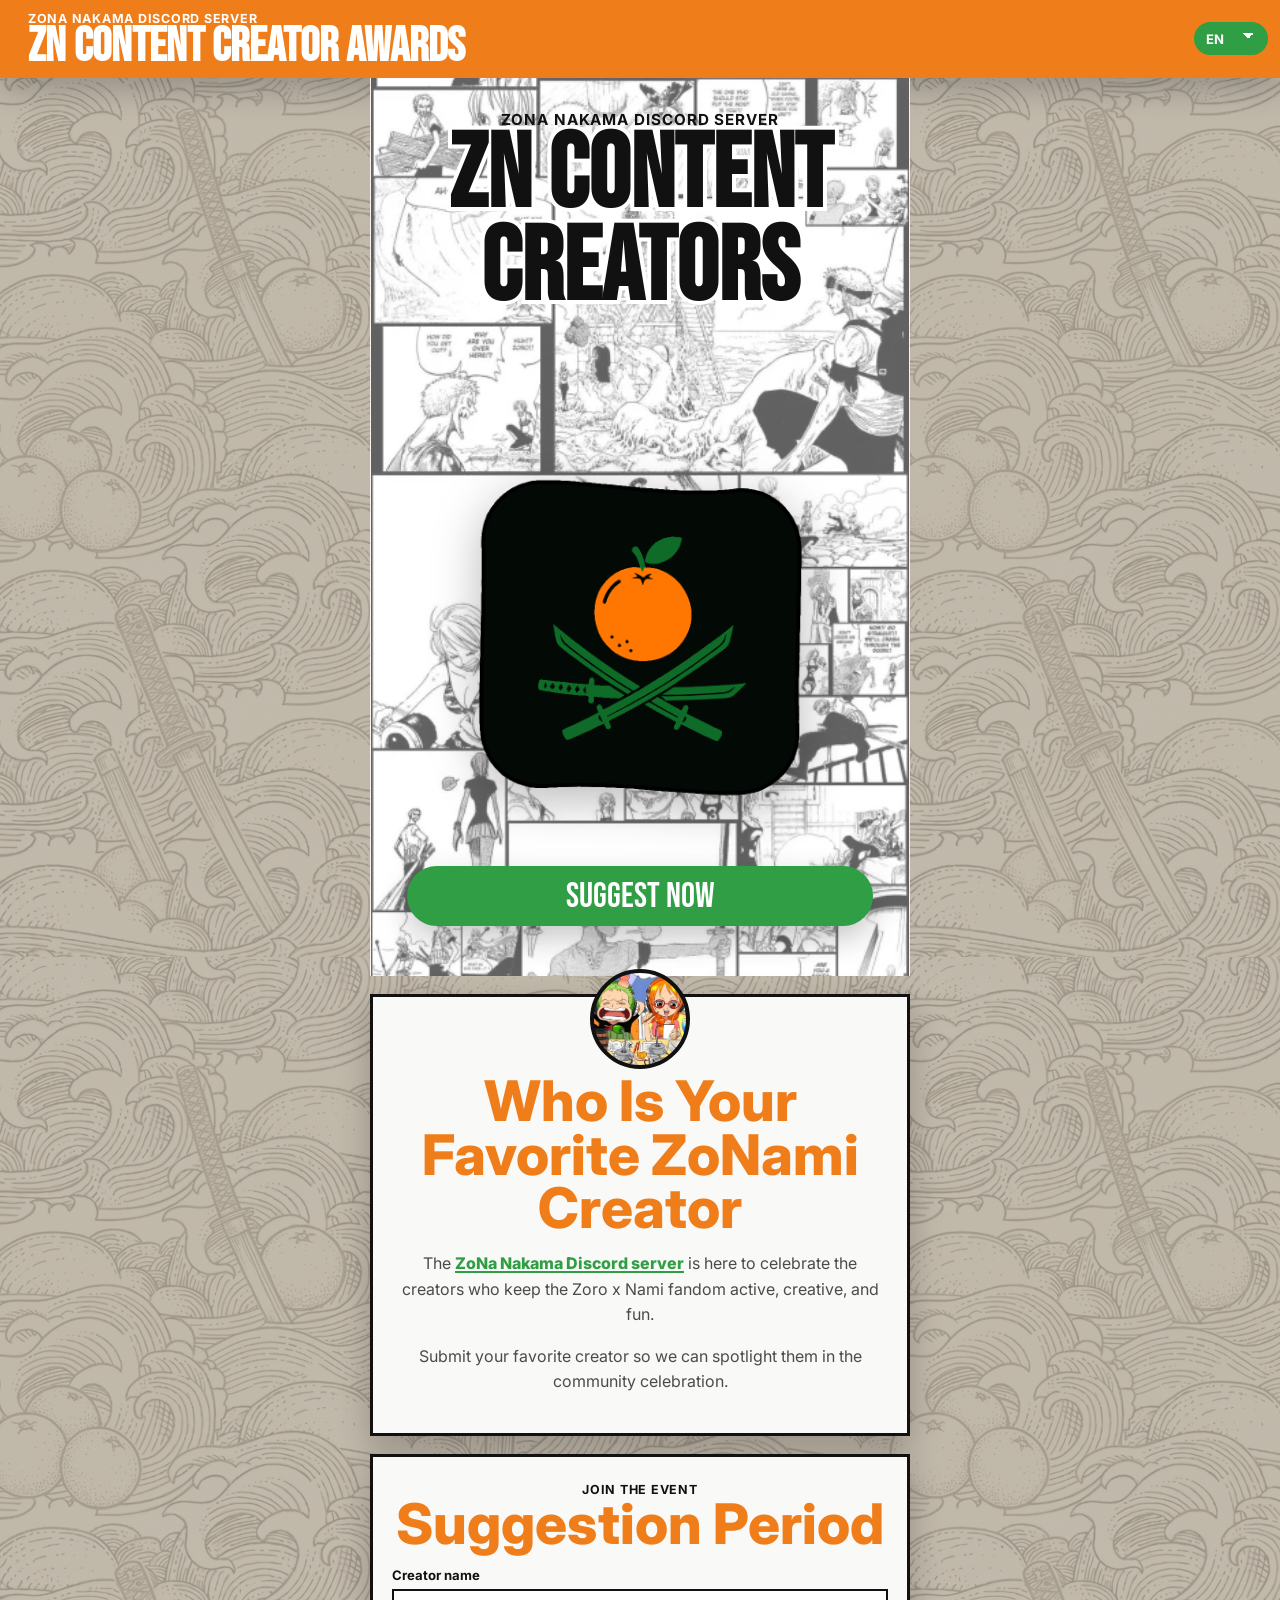
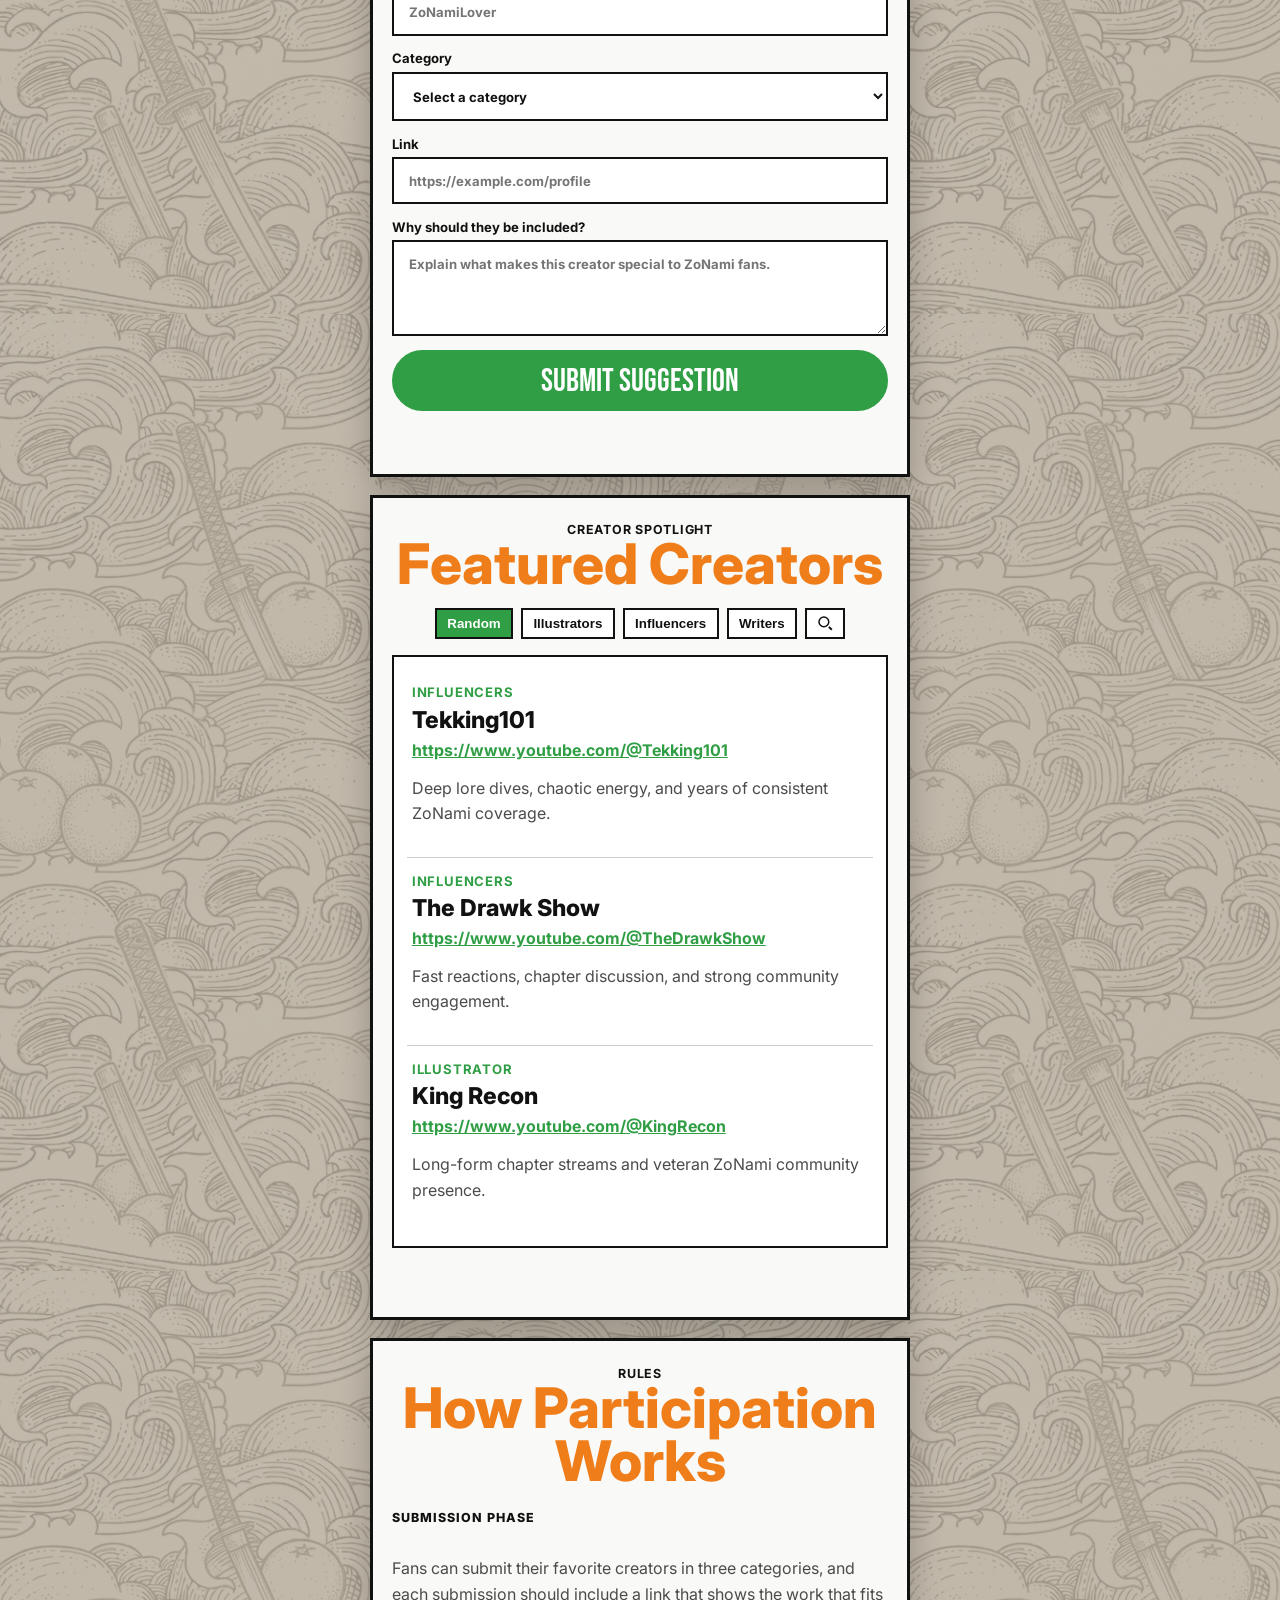
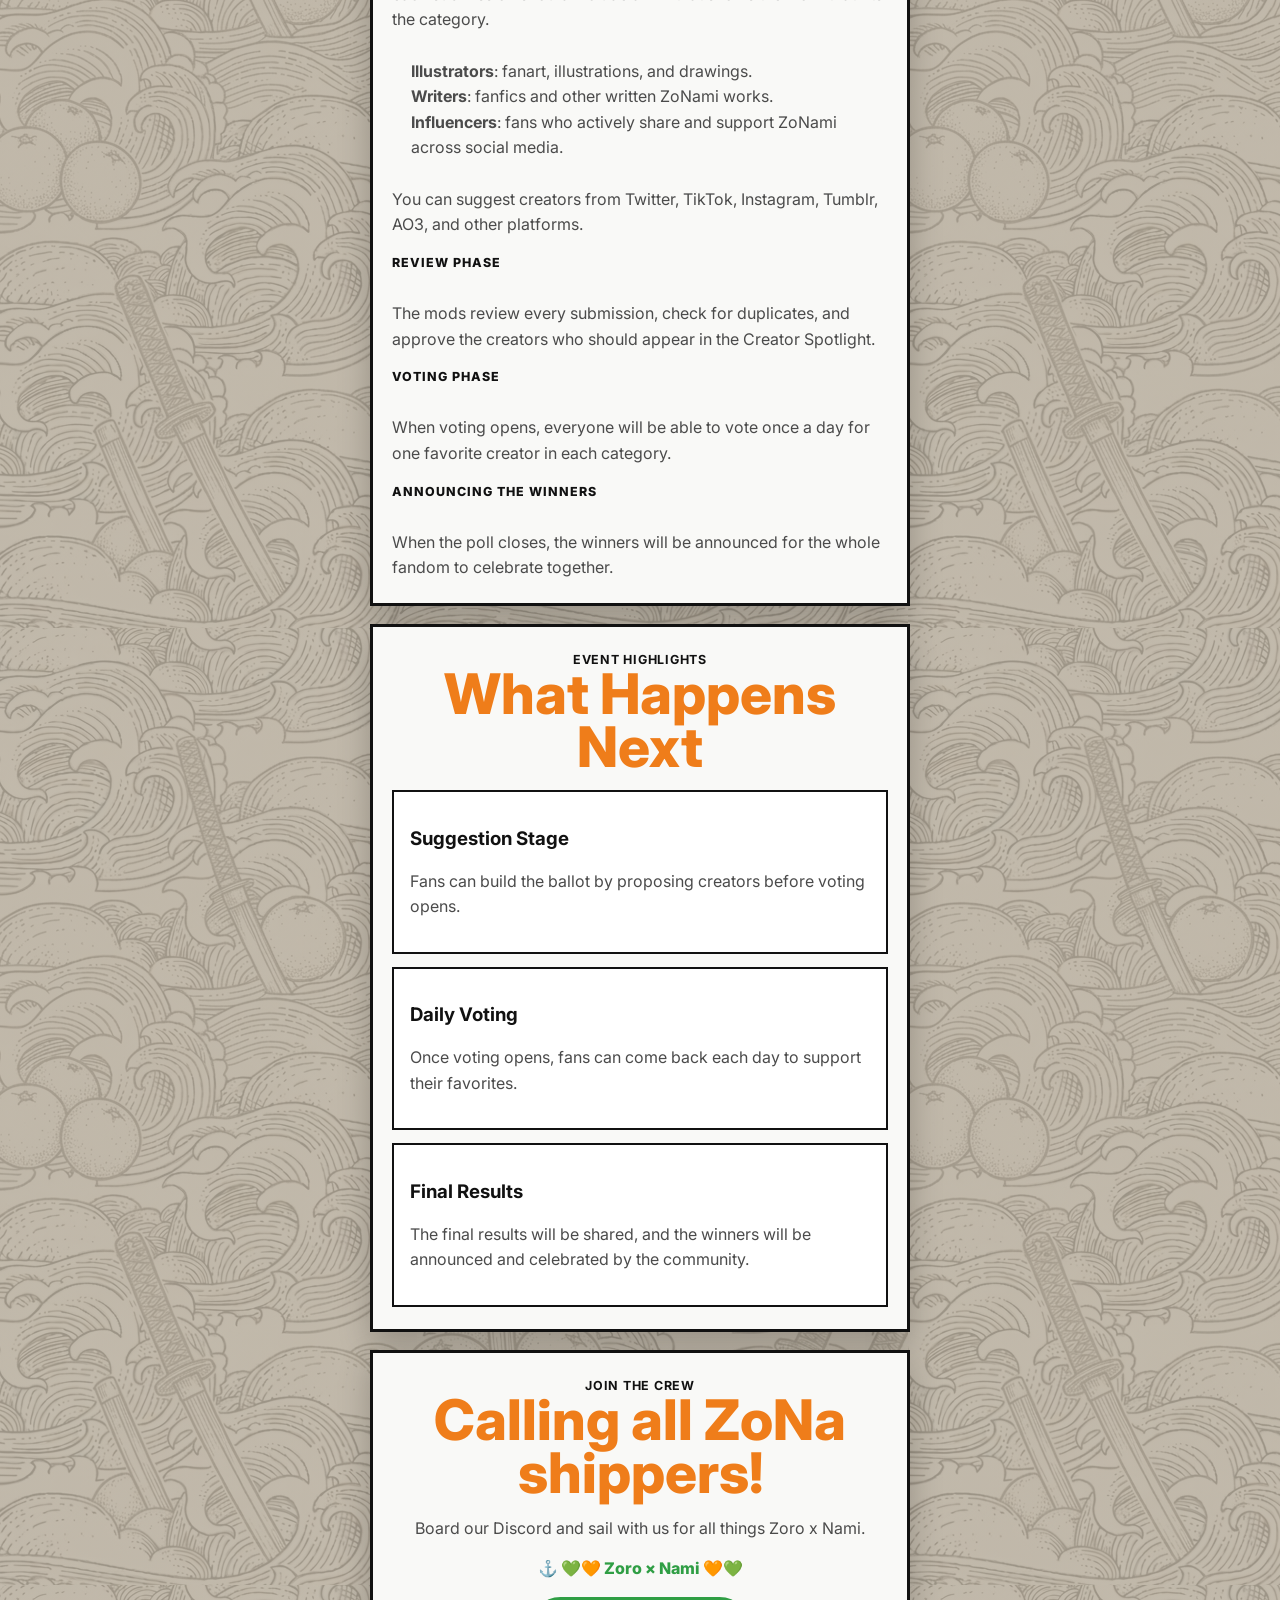
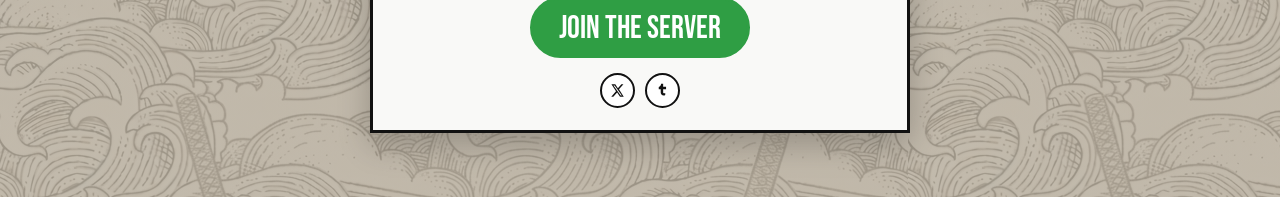
==== commit da88aed3: "v2.1" ====
--- a/index.html
+++ b/index.html
@@ -161,6 +161,14 @@
             <button class="creator-filter" type="button" data-filter="Illustrator" data-i18n="filters.artists">Artists</button>
             <button class="creator-filter" type="button" data-filter="Influencers" data-i18n="filters.influencers">Influencers</button>
             <button class="creator-filter" type="button" data-filter="Writers" data-i18n="filters.writers">Writers</button>
+            <button class="creator-filter creator-search-toggle" type="button" id="creatorSearchToggle" aria-label="Search creators">
+              <svg viewBox="0 0 24 24" aria-hidden="true">
+                <path d="M10.5 3a7.5 7.5 0 1 1 0 15a7.5 7.5 0 0 1 0-15Zm0 2a5.5 5.5 0 1 0 0 11a5.5 5.5 0 0 0 0-11Zm7.61 11.2L22 20.09L20.09 22l-3.89-3.89l1.91-1.91Z" />
+              </svg>
+            </button>
+          </div>
+          <div class="creator-search-panel is-hidden" id="creatorSearchPanel">
+            <input id="creatorSearchInput" type="search" placeholder="Search by creator, link, or recommendation" />
           </div>
           <div class="creator-list-shell">
             <ul class="creator-list" id="creatorGrid"></ul>
--- a/styles.css
+++ b/styles.css
@@ -485,6 +485,28 @@
   color: #fff;
 }
 
+.creator-search-toggle {
+  display: inline-flex;
+  align-items: center;
+  justify-content: center;
+  width: 40px;
+  padding: 0;
+}
+
+.creator-search-toggle svg {
+  width: 18px;
+  height: 18px;
+  fill: currentColor;
+}
+
+.creator-search-panel {
+  margin-bottom: 1rem;
+}
+
+.creator-search-panel input {
+  width: 100%;
+}
+
 .creator-list-shell {
   border: 2px solid #111;
   background: #fff;
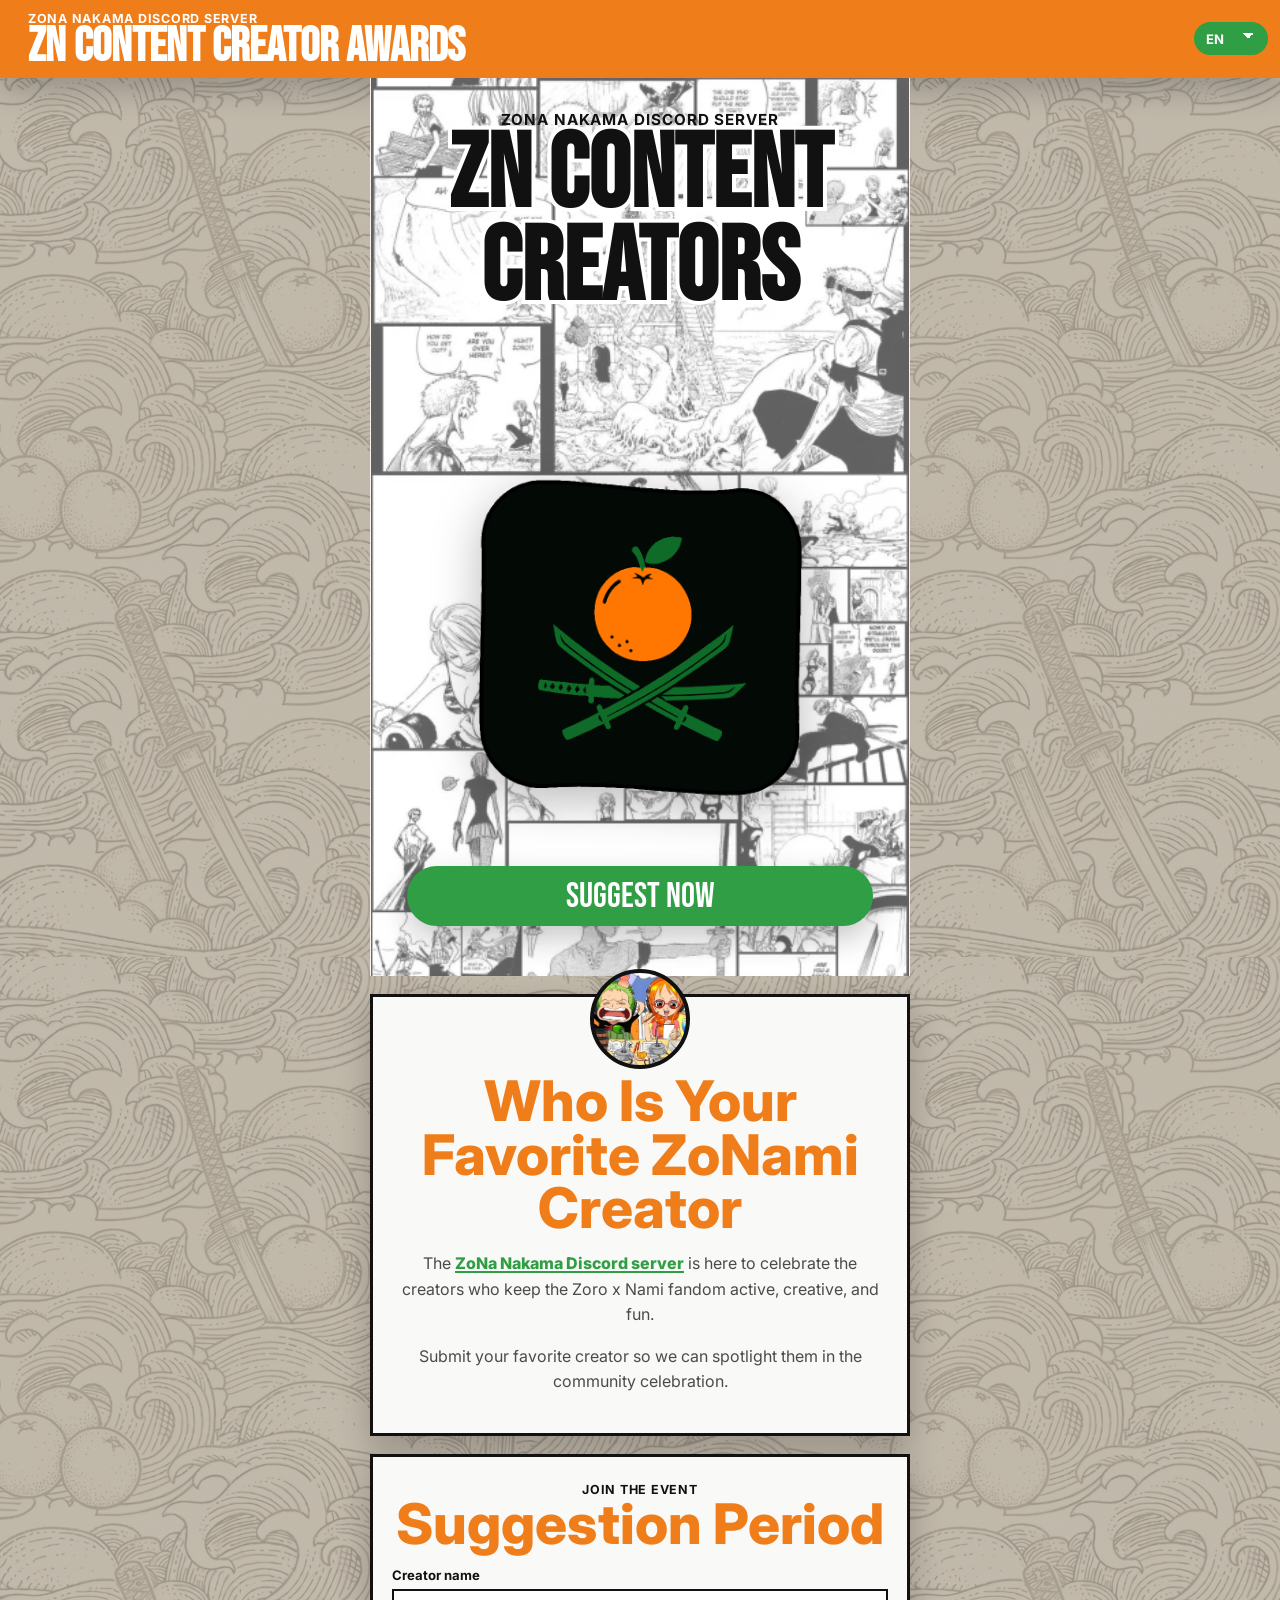
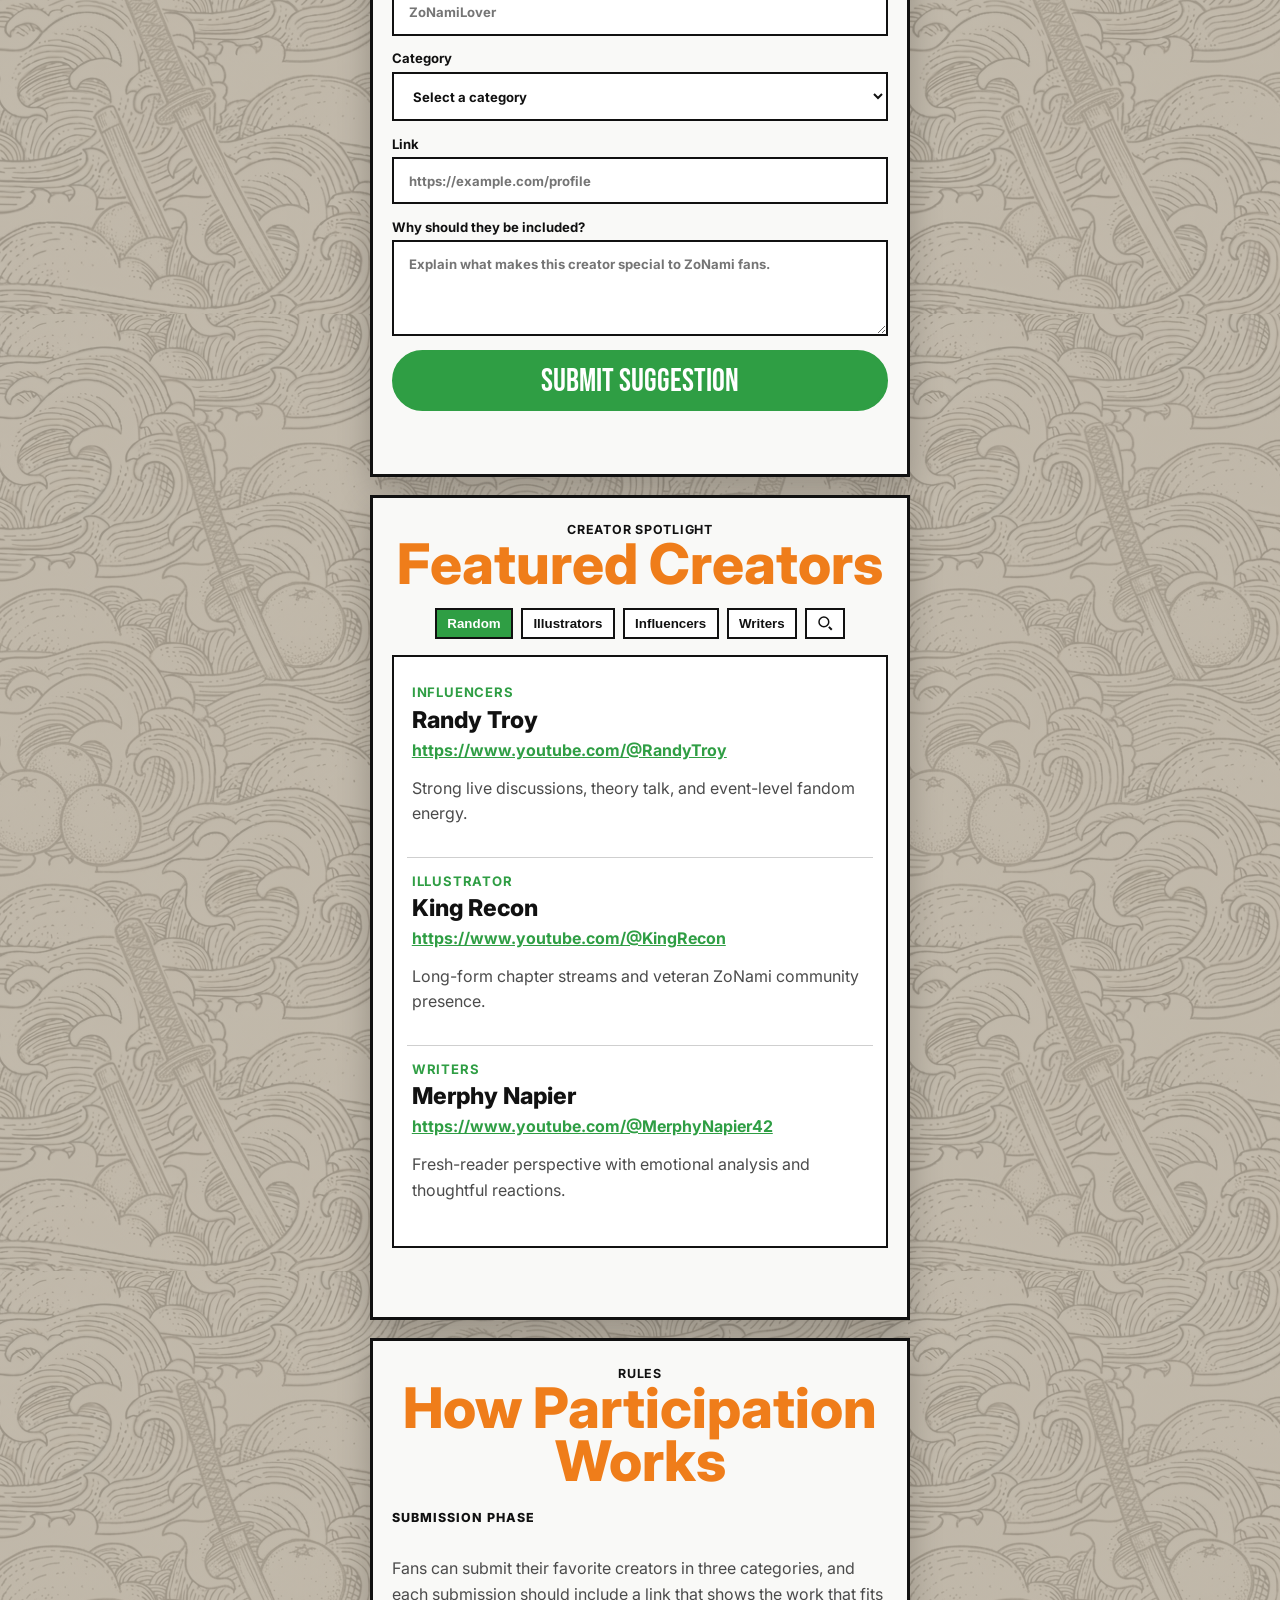
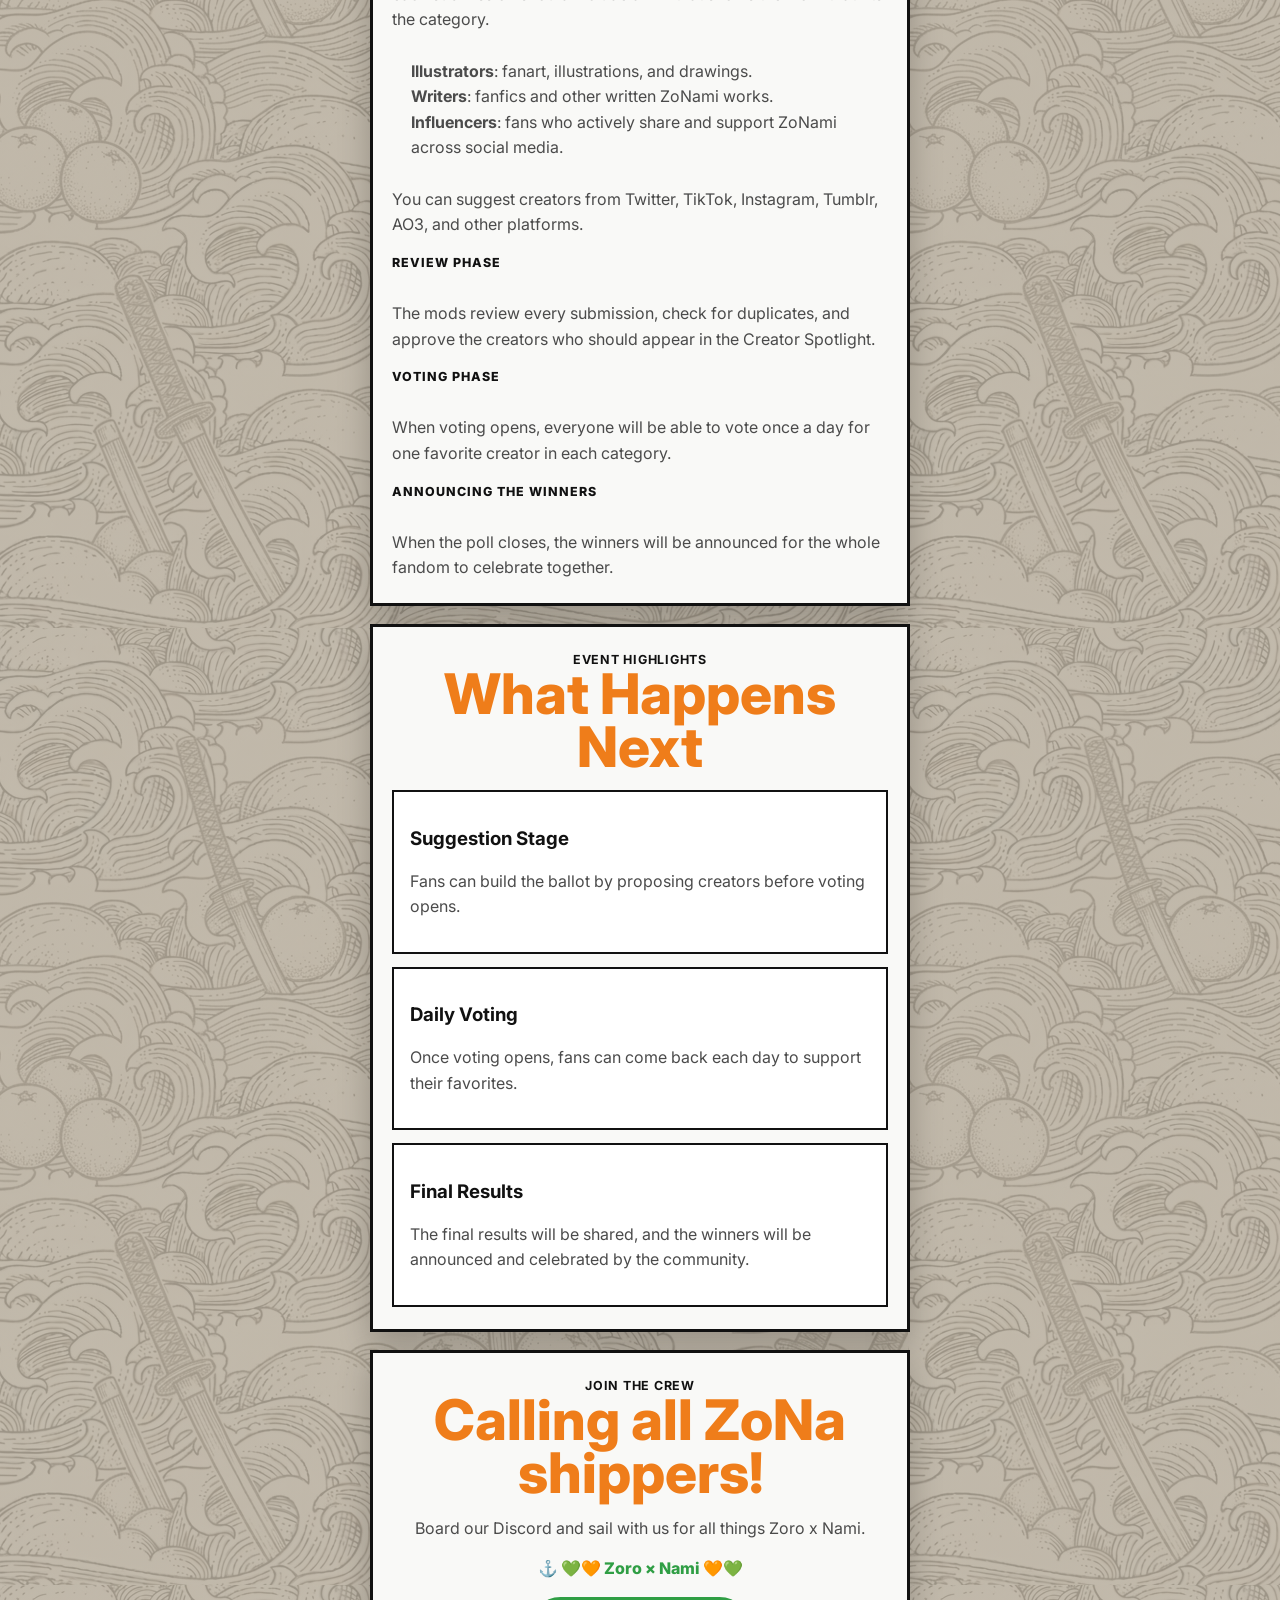
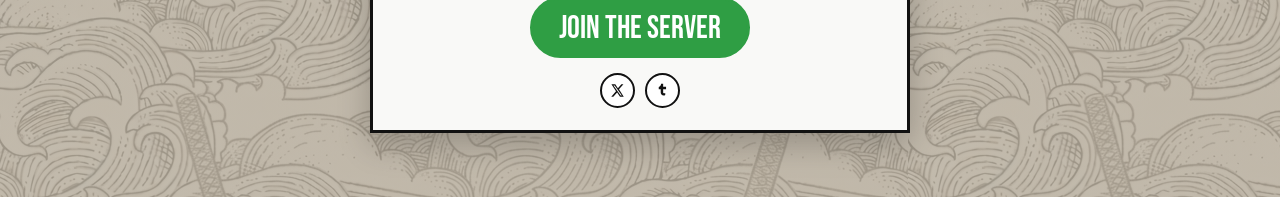
==== commit 8d30f311: "adjust locale" ====
--- a/index.html
+++ b/index.html
@@ -37,6 +37,8 @@
             <option value="hi">HI</option>
             <option value="it">IT</option>
             <option value="id">ID</option>
+            <option value="vi">VI</option>
+            <option value="tl">TL</option>
             <option value="ar">AR</option>
           </select>
         </label>
@@ -245,6 +247,20 @@
     </template>
 
     <script src="./config.js"></script>
+    <script src="./locales/index.js"></script>
+    <script src="./locales/en.js"></script>
+    <script src="./locales/es.js"></script>
+    <script src="./locales/fr.js"></script>
+    <script src="./locales/pt.js"></script>
+    <script src="./locales/ja.js"></script>
+    <script src="./locales/zh.js"></script>
+    <script src="./locales/ko.js"></script>
+    <script src="./locales/hi.js"></script>
+    <script src="./locales/it.js"></script>
+    <script src="./locales/id.js"></script>
+    <script src="./locales/vi.js"></script>
+    <script src="./locales/tl.js"></script>
+    <script src="./locales/ar.js"></script>
     <script src="./app.js"></script>
   </body>
 </html>
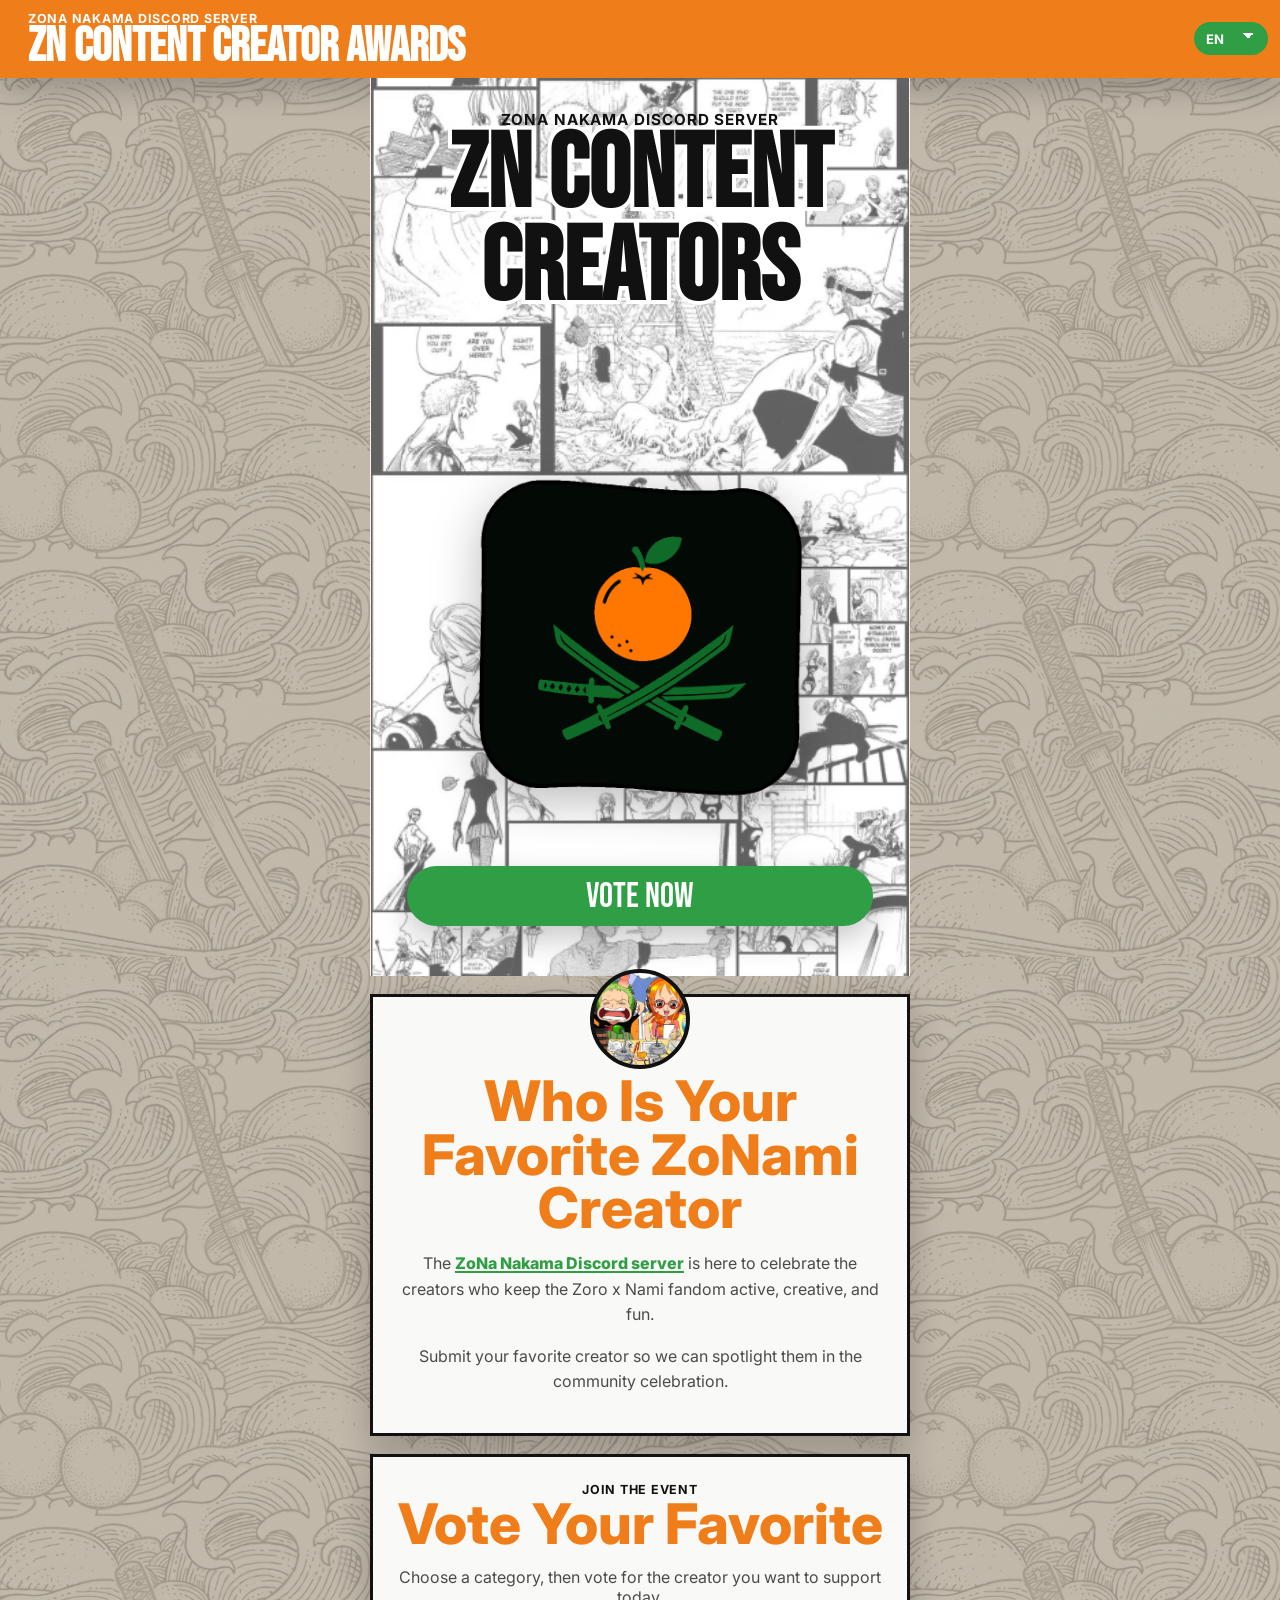
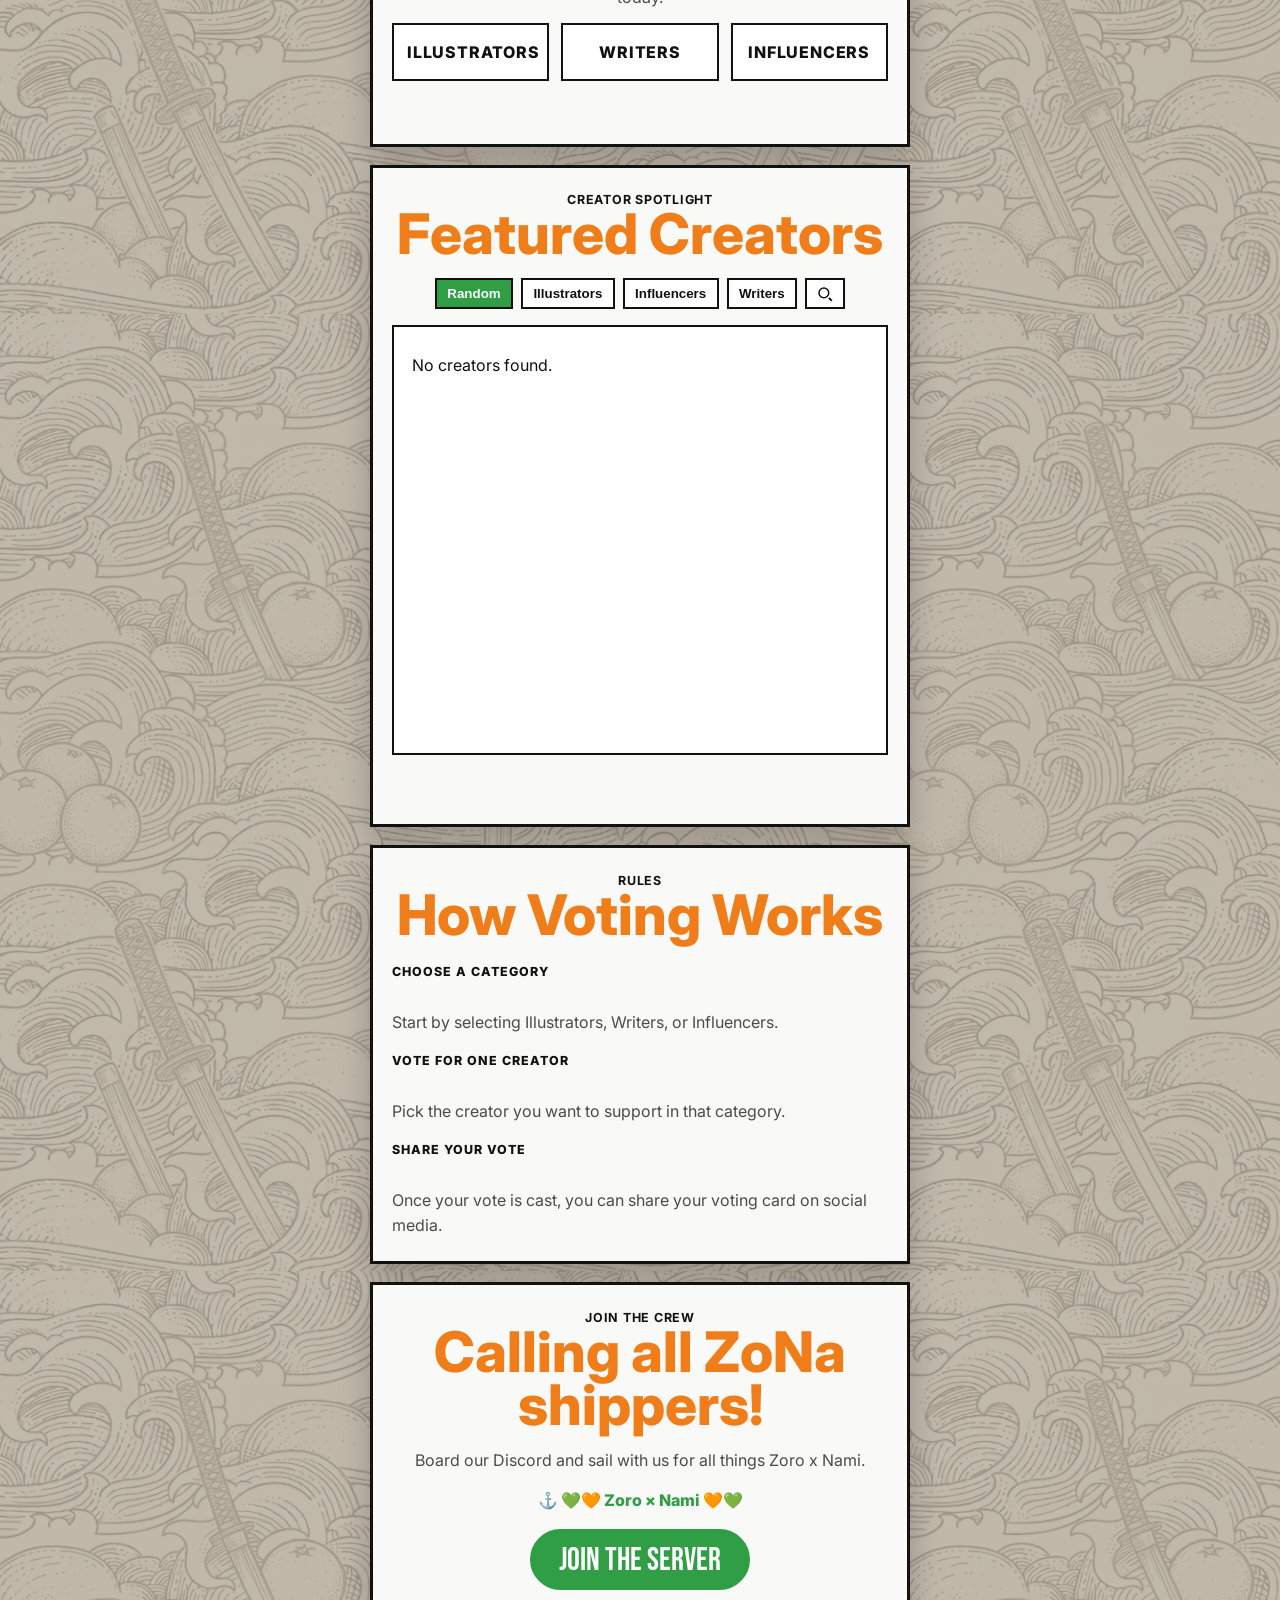
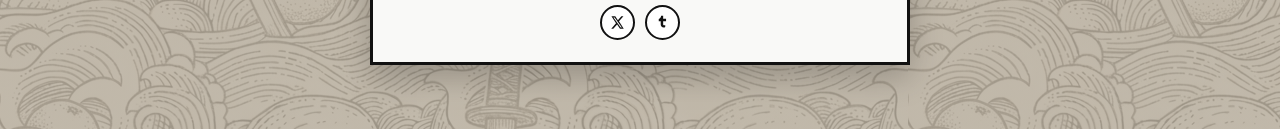
==== commit 35b056cb: "Vote phase adjustment" ====
--- a/index.html
+++ b/index.html
@@ -1,9 +1,9 @@
-﻿<!DOCTYPE html>
+<!DOCTYPE html>
 <html lang="en">
   <head>
     <meta charset="UTF-8" />
     <meta name="viewport" content="width=device-width, initial-scale=1.0" />
-    <title>ZoNami Creator World Vote</title>
+    <title>ZoNa Creator World Vote</title>
     <meta
       name="description"
       content="A fan voting experience for ZoNami content creators, inspired by the WT100 event aesthetic."
@@ -21,11 +21,11 @@
     <div class="page-shell" id="home">
       <header class="topbar">
         <a class="topbar-logo" href="https://discord.gg/8rcrtwQWV7" target="_blank" rel="noreferrer noopener">
-          <span class="logo-micro" data-i18n="brand.server">ZoNa Nakama Discord Server</span>
-          <strong data-i18n="brand.awards">ZN CONTENT CREATOR AWARDS</strong>
+          <span class="logo-micro" id="brandServer">ZoNa Nakama Discord Server</span>
+          <strong id="brandAwards">ZN CONTENT CREATOR AWARDS</strong>
         </a>
         <label class="lang-control">
-          <span class="visually-hidden" data-i18n="lang.label">Language</span>
+          <span class="visually-hidden" id="languageLabel">Language</span>
           <select id="languageSelect" aria-label="Language">
             <option value="en">EN</option>
             <option value="es">ES</option>
@@ -50,10 +50,10 @@
             <div class="hero-masthead">
               <p class="hero-kicker">
                 <a href="https://discord.gg/8rcrtwQWV7" target="_blank" rel="noreferrer noopener">
-                  <span data-i18n="brand.server">ZoNa Nakama Discord Server</span>
+                  <span id="heroBrandServer">ZoNa Nakama Discord Server</span>
                 </a>
               </p>
-              <h1 data-i18n="hero.title">ZN CONTENT CREATOR</h1>
+              <h1 id="heroTitle">ZN CONTENT CREATORS</h1>
             </div>
 
             <div class="hero-character">
@@ -62,92 +62,81 @@
               </a>
             </div>
 
-            <a class="cta-ribbon" href="#participate" data-action-label data-i18n="hero.cta">Suggest Now</a>
-          </div>
-
-          <section class="count-panel">
-            <p class="count-mark" data-i18n="hero.vote_count">Current Vote Count</p>
-            <div class="count-line">
-              <span class="count-sigil">v</span>
-              <strong id="voteCounter">00,000,000</strong>
-            </div>
-            <p class="count-subline">
-              <span data-i18n="hero.proposed_creators">Proposed creators:</span>
-              <span id="creatorCounter">00</span>
-            </p>
-          </section>
+            <a class="cta-ribbon" href="#participate" id="heroCta">Vote Now</a>
+          </div>
         </section>
 
         <section class="paper-card intro-card" id="about">
           <div class="crest" aria-label="Zona Podcast"></div>
-          <h2 data-i18n-html="intro.title">Who Is Your<br />Favorite ZoNami Creator</h2>
-          <p data-i18n-html="intro.body">
-            This version is for real people voting on ZoNami content creators.
-            First the page collects suggestions from the community. After that,
-            voting opens for the approved lineup.
+          <h2 id="introTitle">Who Is Your<br />Favorite ZoNami Creator</h2>
+          <p id="introBody">
+            The ZoNa Nakama Discord server is here to celebrate the creators who keep the Zoro x Nami fandom active,
+            creative, and fun.
           </p>
-          <p id="phaseDescription" data-i18n="intro.phase_description">
-            Submit your favorite creators so they can enter the official vote.
-          </p>
-        </section>
-
-        <section class="paper-card participate-card" id="participate">
-          <div class="section-band">
-            <span data-i18n="participate.kicker">Join The Event</span>
-            <h2 id="phaseTitle" data-i18n="participate.title">Suggestion Period</h2>
-          </div>
-
-          <div class="mode-panel" data-mode="suggest" id="suggestionPanel">
-            <form class="entry-form" id="suggestionForm">
-              <label>
-                <span data-i18n="form.creator_name">Creator name</span>
-                <input type="text" name="name" placeholder="ZoNamiLover" data-i18n-placeholder="form.creator_name_placeholder" required pattern="^[^@].*$" />
-              </label>
-              <label>
-                <span data-i18n="form.category">Category</span>
-                <select name="platform" required>
-                  <option value="" data-i18n="form.category_placeholder">Select a category</option>
-                  <option value="Illustrator" data-i18n="category.Illustrator">Illustrator</option>
-                  <option value="Influencers" data-i18n="category.Influencers">Influencers</option>
-                  <option value="Writers" data-i18n="category.Writers">Writers</option>
-                </select>
-              </label>
-              <label>
-                <span data-i18n="form.link">Link</span>
-                <input type="url" name="region" placeholder="https://example.com/profile" data-i18n-placeholder="form.link_placeholder" required />
-              </label>
-              <label>
-                <span data-i18n="form.reason">Why should they be included?</span>
-                <textarea name="pitch" rows="4" placeholder="Explain what makes this creator special to ZoNami fans." data-i18n-placeholder="form.reason_placeholder" required></textarea>
-              </label>
-              <button class="form-button" type="submit" data-i18n="form.submit">Submit Suggestion</button>
-            </form>
-
-            <div class="loading-panel is-hidden" id="loadingPanel" aria-live="polite">
-              <p class="loading-kicker" data-i18n="loading.kicker">Submitting</p>
-              <h3 data-i18n="loading.title">Sending your suggestion...</h3>
-              <p class="loading-copy" data-i18n="loading.body">Please wait while we save it for the mods to review.</p>
-            </div>
-
-            <div class="success-panel is-hidden" id="successPanel" aria-live="polite">
-              <p class="success-kicker" data-i18n="success.kicker">Suggestion Received</p>
-              <h3 id="successTitle">Thank you for suggesting this creator!</h3>
-              <p class="success-copy" data-i18n="success.body">The mods will review your vote.</p>
-              <button class="form-button" type="button" id="suggestAgainButton" data-i18n="success.cta">Suggest Again</button>
-            </div>
-          </div>
-
-          <div class="mode-panel is-hidden" data-mode="vote">
-            <form class="search-form">
-              <label>
-                Search creators
-                <input id="creatorSearch" type="search" placeholder="Search by creator or platform" />
-              </label>
-            </form>
-            <p class="vote-note">
-              In this demo, votes are stored locally in the browser with
-              <code>localStorage</code>.
-            </p>
+          <p id="phaseDescription">Vote for your favorites and help celebrate the creators who support the fandom.</p>
+        </section>
+
+        <section class="paper-card participate-card vote-phase-card" id="participate">
+          <div class="section-band">
+            <span id="participateKicker">Join The Event</span>
+            <h2 id="votePhaseTitle">Vote Your Favorite</h2>
+          </div>
+
+          <div class="vote-phase-shell" id="votePhaseShell">
+            <div class="vote-category-chooser" id="voteCategoryChooser">
+              <p class="vote-phase-copy" id="votePhaseCopy">
+                Choose a category, then vote for the creator you want to support today.
+              </p>
+              <div class="vote-category-buttons" id="voteCategoryButtons">
+                <button class="vote-category-button" type="button" data-category="Illustrator">Illustrators</button>
+                <button class="vote-category-button" type="button" data-category="Writers">Writers</button>
+                <button class="vote-category-button" type="button" data-category="Influencers">Influencers</button>
+              </div>
+              <div class="vote-search-panel is-hidden" id="voteSearchPanel">
+                <input id="voteSearchInput" type="search" placeholder="Search by creator name" />
+              </div>
+            </div>
+
+            <div class="vote-category-view is-hidden" id="voteCategoryView">
+              <ul class="vote-candidate-grid" id="voteCandidateGrid"></ul>
+            </div>
+
+            <div class="vote-result-view is-hidden" id="voteResultView">
+              <p class="vote-result-kicker" id="voteResultKicker">I voted for</p>
+              <h3 class="vote-result-name" id="voteResultName">CREATOR NAME</h3>
+
+              <article class="vote-share-card" id="voteShareCard">
+                <div class="vote-share-date" id="voteShareDate">2026/03/28</div>
+                <div class="vote-share-art" id="voteShareArt">
+                  <span id="voteShareInitials">ZN</span>
+                </div>
+                <p class="vote-share-stamp" id="voteShareStamp">I VOTED!</p>
+                <p class="vote-share-brand">
+                  <a href="https://discord.gg/8rcrtwQWV7" target="_blank" rel="noreferrer noopener" id="voteShareBrandLink">
+                    ZoNa Nakama Discord Server
+                  </a>
+                </p>
+              </article>
+
+              <p class="vote-share-copy" id="voteShareCopy">Share your vote and celebrate your favorite creator.</p>
+              <div class="vote-share-actions">
+                <a class="share-button share-button-x" id="shareOnXButton" href="#" target="_blank" rel="noreferrer noopener" aria-label="Share on X">
+                  <svg viewBox="0 0 24 24" aria-hidden="true">
+                    <path d="M18.244 2H21.5l-7.11 8.126L22 22h-5.956l-4.664-6.99L5.264 22H2l7.604-8.691L2.312 2h6.106l4.216 6.377L18.244 2Zm-1.142 18h1.804L7.428 3.895H5.492L17.102 20Z" />
+                  </svg>
+                </a>
+                <a class="share-button share-button-facebook" id="shareOnFacebookButton" href="#" target="_blank" rel="noreferrer noopener" aria-label="Share on Facebook">
+                  <svg viewBox="0 0 24 24" aria-hidden="true">
+                    <path d="M13.5 22v-8.18h2.75l.41-3.2H13.5V8.58c0-.93.26-1.56 1.59-1.56h1.7V4.16c-.29-.04-1.29-.12-2.46-.12-2.43 0-4.09 1.48-4.09 4.21v2.36H7.5v3.2h2.74V22h3.26Z" />
+                  </svg>
+                </a>
+                <button class="share-button share-button-native" id="nativeShareButton" type="button" aria-label="Share">
+                  <svg viewBox="0 0 24 24" aria-hidden="true">
+                    <path d="M18 16a3 3 0 0 0-2.39 1.19L8.91 13.7a3.13 3.13 0 0 0 0-3.4l6.7-3.49A3 3 0 1 0 15 5a3.13 3.13 0 0 0 .04.48L8.34 8.97a3 3 0 1 0 0 6.06l6.7 3.49A3 3 0 1 0 18 16Z" />
+                  </svg>
+                </button>
+              </div>
+            </div>
           </div>
 
           <p class="feedback" id="feedbackMessage" aria-live="polite"></p>
@@ -155,14 +144,14 @@
 
         <section class="paper-card creator-card-shell" id="hot">
           <div class="section-band">
-            <span data-i18n="creators.kicker">Creator Ranking</span>
-            <h2 id="participateTitle" data-i18n="creators.title">Suggested Creators</h2>
+            <span id="creatorsKicker">Creator Spotlight</span>
+            <h2 id="creatorsTitle">Featured Creators</h2>
           </div>
           <div class="creator-filters" aria-label="Creator filters">
-            <button class="creator-filter is-active" type="button" data-filter="slideshow" data-i18n="filters.slideshow">Slideshow</button>
-            <button class="creator-filter" type="button" data-filter="Illustrator" data-i18n="filters.artists">Artists</button>
-            <button class="creator-filter" type="button" data-filter="Influencers" data-i18n="filters.influencers">Influencers</button>
-            <button class="creator-filter" type="button" data-filter="Writers" data-i18n="filters.writers">Writers</button>
+            <button class="creator-filter is-active" type="button" data-filter="slideshow" id="creatorFilterRandom">Random</button>
+            <button class="creator-filter" type="button" data-filter="Illustrator" id="creatorFilterIllustrators">Illustrators</button>
+            <button class="creator-filter" type="button" data-filter="Influencers" id="creatorFilterInfluencers">Influencers</button>
+            <button class="creator-filter" type="button" data-filter="Writers" id="creatorFilterWriters">Writers</button>
             <button class="creator-filter creator-search-toggle" type="button" id="creatorSearchToggle" aria-label="Search creators">
               <svg viewBox="0 0 24 24" aria-hidden="true">
                 <path d="M10.5 3a7.5 7.5 0 1 1 0 15a7.5 7.5 0 0 1 0-15Zm0 2a5.5 5.5 0 1 0 0 11a5.5 5.5 0 0 0 0-11Zm7.61 11.2L22 20.09L20.09 22l-3.89-3.89l1.91-1.91Z" />
@@ -184,41 +173,33 @@
 
         <section class="paper-card rules-card" id="rules">
           <div class="section-band">
-            <span data-i18n="rules.kicker">Rules</span>
-            <h2 data-i18n="rules.title">How Participation Works</h2>
-          </div>
-          <ul class="rule-list" id="ruleList"></ul>
-        </section>
-
-        <section class="paper-card rewards-card" id="rewards">
-          <div class="section-band">
-            <span data-i18n="rewards.kicker">Event Highlights</span>
-            <h2 data-i18n="rewards.title">Fan Campaign Features</h2>
-          </div>
-          <div class="reward-cards">
-            <article>
-              <h3 data-i18n="rewards.stage_title">Suggestion Stage</h3>
-              <p data-i18n="rewards.stage_body">Fans can build the ballot by proposing creators before voting opens.</p>
-            </article>
-            <article>
-              <h3 data-i18n="rewards.daily_title">Daily Voting</h3>
-              <p data-i18n="rewards.daily_body">Once voting starts, supporters can return and push their favorites higher.</p>
-            </article>
-            <article>
-              <h3 data-i18n="rewards.reveal_title">Ranking Reveal</h3>
-              <p data-i18n="rewards.reveal_body">The final result can be presented as a Top 100 celebration page.</p>
-            </article>
-          </div>
+            <span id="rulesKicker">Rules</span>
+            <h2 id="rulesTitle">How Voting Works</h2>
+          </div>
+          <ul class="rule-list vote-rule-list">
+            <li>
+              <span class="rule-phase">Choose a Category</span><br /><br />
+              Start by selecting Illustrators, Writers, or Influencers.
+            </li>
+            <li>
+              <span class="rule-phase">Vote for One Creator</span><br /><br />
+              Pick the creator you want to support in that category.
+            </li>
+            <li>
+              <span class="rule-phase">Share Your Vote</span><br /><br />
+              Once your vote is cast, you can share your voting card on social media.
+            </li>
+          </ul>
         </section>
 
         <section class="paper-card discord-card" id="discord">
           <div class="section-band">
-            <span data-i18n="discord.kicker">Join The Crew</span>
-            <h2 data-i18n="discord.title">Calling all ZoNa shippers!</h2>
-          </div>
-          <p class="discord-copy" data-i18n="discord.body">Board our Discord and sail with us for all things Zoro x Nami.</p>
+            <span id="discordKicker">Join The Crew</span>
+            <h2 id="discordTitle">Calling all ZoNa shippers!</h2>
+          </div>
+          <p class="discord-copy" id="discordBody">Board our Discord and sail with us for all things Zoro x Nami.</p>
           <p class="discord-emoji">⚓️ 💚🧡 Zoro × Nami 🧡💚</p>
-          <a class="form-button discord-button" href="https://discord.gg/8rcrtwQWV7" target="_blank" rel="noreferrer noopener" data-i18n="discord.cta">Join the Server</a>
+          <a class="form-button discord-button" href="https://discord.gg/8rcrtwQWV7" target="_blank" rel="noreferrer noopener" id="discordCta">Join the Server</a>
           <div class="social-links" aria-label="ZoNa social links">
             <a class="social-button" href="https://x.com/ZonaNakama" target="_blank" rel="noreferrer noopener" aria-label="ZonaNakama on X">
               <svg viewBox="0 0 24 24" aria-hidden="true">
@@ -234,6 +215,17 @@
         </section>
       </main>
     </div>
+
+    <template id="voteCandidateTemplate">
+      <li class="vote-candidate-card">
+        <button class="vote-candidate-button" type="button">
+          <div class="vote-candidate-art">
+            <span class="vote-candidate-initials"></span>
+          </div>
+          <div class="vote-candidate-name"></div>
+        </button>
+      </li>
+    </template>
 
     <template id="creatorCardTemplate">
       <li class="creator-card">
@@ -261,7 +253,6 @@
     <script src="./locales/vi.js"></script>
     <script src="./locales/tl.js"></script>
     <script src="./locales/ar.js"></script>
-    <script src="./app.js"></script>
+    <script src="./vote.js"></script>
   </body>
 </html>
-
--- a/styles.css
+++ b/styles.css
@@ -677,6 +677,353 @@
   fill: currentColor;
 }
 
+.vote-phase-shell {
+  display: grid;
+  gap: 1rem;
+}
+
+.vote-phase-copy {
+  margin: 0 0 1rem;
+  text-align: center;
+  color: var(--ink-soft);
+}
+
+.vote-category-buttons {
+  display: grid;
+  grid-template-columns: repeat(3, minmax(0, 1fr));
+  gap: 0.75rem;
+}
+
+.vote-category-button,
+.vote-back-button,
+.share-button {
+  border: 2px solid #111;
+  background: #fff;
+  color: #111;
+  font: inherit;
+  font-weight: 800;
+  cursor: pointer;
+  text-align: center;
+}
+
+.vote-category-button {
+  min-height: 58px;
+  padding: 0.85rem 0.8rem;
+  text-transform: uppercase;
+  letter-spacing: 0.05em;
+}
+
+.vote-category-button.is-active {
+  background: var(--gold);
+  color: #fff;
+}
+
+.vote-category-button.is-disabled {
+  opacity: 0.45;
+  cursor: not-allowed;
+}
+
+.vote-category-button:hover,
+.vote-back-button:hover,
+.share-button:hover {
+  background: #f5f5f5;
+}
+
+.vote-category-button.is-active:hover {
+  background: var(--gold);
+}
+
+.vote-search-panel {
+  margin-top: 0.85rem;
+}
+
+.vote-search-panel input {
+  width: 100%;
+}
+
+.vote-candidate-grid {
+  list-style: none;
+  margin: 0;
+  padding: 0;
+  display: grid;
+  grid-template-columns: repeat(2, minmax(0, 1fr));
+  gap: 1rem;
+}
+
+.vote-candidate-card,
+.vote-empty-state {
+  min-width: 0;
+}
+
+.vote-candidate-button {
+  display: block;
+  width: 100%;
+  border: 0;
+  padding: 0;
+  background: transparent;
+  cursor: pointer;
+}
+
+.vote-candidate-art {
+  position: relative;
+  aspect-ratio: 1 / 1;
+  border: 2px solid #111;
+  background: transparent;
+  display: grid;
+  place-items: center;
+  overflow: hidden;
+}
+
+.vote-candidate-art::before,
+.vote-share-art::before {
+  content: "";
+  position: absolute;
+  inset: 8px;
+  border: 2px solid rgba(17, 17, 17, 0.2);
+  background:
+    linear-gradient(rgba(255, 255, 255, 0.18), rgba(255, 255, 255, 0.18)),
+    linear-gradient(135deg, #fff6ef, #fff);
+  pointer-events: none;
+}
+
+.vote-candidate-art[data-theme="1"],
+.vote-share-art[data-theme="1"] {
+  background: transparent;
+}
+
+.vote-candidate-art[data-theme="2"],
+.vote-share-art[data-theme="2"] {
+  background: transparent;
+}
+
+.vote-candidate-art[data-theme="3"],
+.vote-share-art[data-theme="3"] {
+  background: transparent;
+}
+
+.vote-candidate-art[data-theme="4"],
+.vote-share-art[data-theme="4"] {
+  background: transparent;
+}
+
+.vote-candidate-art[data-theme="5"],
+.vote-share-art[data-theme="5"] {
+  background: transparent;
+}
+
+.vote-candidate-art[data-theme="6"],
+.vote-share-art[data-theme="6"] {
+  background: transparent;
+}
+
+.vote-candidate-art[data-theme="1"]::before,
+.vote-share-art[data-theme="1"]::before {
+  background:
+    linear-gradient(rgba(255, 255, 255, 0.18), rgba(255, 255, 255, 0.18)),
+    linear-gradient(135deg, #d8e2ff, #b8d8f8);
+}
+
+.vote-candidate-art[data-theme="2"]::before,
+.vote-share-art[data-theme="2"]::before {
+  background:
+    linear-gradient(rgba(255, 255, 255, 0.18), rgba(255, 255, 255, 0.18)),
+    linear-gradient(135deg, #f5d5e5, #e6c8f4);
+}
+
+.vote-candidate-art[data-theme="3"]::before,
+.vote-share-art[data-theme="3"]::before {
+  background:
+    linear-gradient(rgba(255, 255, 255, 0.18), rgba(255, 255, 255, 0.18)),
+    linear-gradient(135deg, #f8e7c2, #f4d7b8);
+}
+
+.vote-candidate-art[data-theme="4"]::before,
+.vote-share-art[data-theme="4"]::before {
+  background:
+    linear-gradient(rgba(255, 255, 255, 0.18), rgba(255, 255, 255, 0.18)),
+    linear-gradient(135deg, #d9d4f2, #c7c0e8);
+}
+
+.vote-candidate-art[data-theme="5"]::before,
+.vote-share-art[data-theme="5"]::before {
+  background:
+    linear-gradient(rgba(255, 255, 255, 0.18), rgba(255, 255, 255, 0.18)),
+    linear-gradient(135deg, #d8ebe4, #c5ddd4);
+}
+
+.vote-candidate-art[data-theme="6"]::before,
+.vote-share-art[data-theme="6"]::before {
+  background:
+    linear-gradient(rgba(255, 255, 255, 0.18), rgba(255, 255, 255, 0.18)),
+    linear-gradient(135deg, #e8ddd6, #d9cfc6);
+}
+
+.vote-candidate-initials,
+.vote-share-art span {
+  position: relative;
+  z-index: 1;
+  display: inline-flex;
+  align-items: center;
+  justify-content: center;
+  width: 6.4rem;
+  height: 6.4rem;
+  border-radius: 50%;
+  background: #fff;
+  box-shadow: 0 10px 24px rgba(0, 0, 0, 0.16);
+  font-family: "Bebas Neue", sans-serif;
+  font-size: 2.45rem;
+  line-height: 1;
+  letter-spacing: 0.04em;
+  color: rgba(17, 17, 17, 0.92);
+}
+
+.vote-candidate-name {
+  background: #111;
+  color: #fff;
+  padding: 0.9rem 0.5rem;
+  text-align: center;
+  font-size: 1.05rem;
+  font-weight: 700;
+  text-transform: uppercase;
+}
+
+.vote-result-view {
+  text-align: center;
+}
+
+.vote-result-kicker {
+  margin: 0 0 0.3rem;
+  font-size: 1.8rem;
+  line-height: 1;
+  color: #fff;
+  font-family: "Bebas Neue", sans-serif;
+}
+
+.vote-result-name {
+  margin: 0 0 1rem;
+  color: #fff;
+  font-size: 3.2rem;
+  line-height: 0.95;
+  font-weight: 800;
+}
+
+.vote-result-view {
+  background:
+    linear-gradient(rgba(139, 23, 17, 0.72), rgba(139, 23, 17, 0.72)),
+    url("./img/collage01.webp");
+  background-size: cover;
+  background-position: center;
+  padding: 1rem;
+  border: 2px solid #111;
+}
+
+.vote-share-card {
+  position: relative;
+  max-width: 430px;
+  margin: 0 auto;
+  background:
+    linear-gradient(rgba(255, 255, 255, 0.92), rgba(255, 255, 255, 0.92)),
+    url("./img/collage01.webp");
+  border: 2px solid #111;
+  padding: 1rem 1rem 1.25rem;
+  overflow: hidden;
+}
+
+.vote-share-date {
+  display: inline-block;
+  margin: 0 auto 0.8rem;
+  background: #fff;
+  color: var(--red);
+  border: 2px solid var(--red);
+  border-radius: 999px;
+  padding: 0.3rem 1rem;
+  font-family: "Bebas Neue", sans-serif;
+  font-size: 2rem;
+  line-height: 1;
+}
+
+.vote-share-art {
+  position: relative;
+  aspect-ratio: 1 / 1;
+  max-width: 300px;
+  margin: 0 auto;
+  border: 2px solid var(--red);
+  display: grid;
+  place-items: center;
+  overflow: hidden;
+}
+
+.vote-share-stamp {
+  margin: 0.8rem 0 0;
+  color: var(--red);
+  font-family: "Bebas Neue", sans-serif;
+  font-size: 2.8rem;
+  line-height: 0.95;
+}
+
+.vote-share-brand {
+  margin: 0.45rem 0 0;
+  color: var(--red);
+  font-size: 1rem;
+  line-height: 1.3;
+  font-weight: 800;
+}
+
+.vote-share-brand a {
+  color: var(--gold);
+  text-decoration: underline;
+  text-decoration-thickness: 0.1em;
+  text-underline-offset: 0.12em;
+}
+
+.vote-share-copy {
+  margin: 1rem 0 0.85rem;
+  color: #fff;
+  font-size: 1.1rem;
+  line-height: 1.5;
+}
+
+.vote-share-actions {
+  display: flex;
+  flex-wrap: wrap;
+  justify-content: center;
+  gap: 0.65rem;
+}
+
+.share-button {
+  display: inline-flex;
+  align-items: center;
+  justify-content: center;
+  width: 42px;
+  height: 42px;
+  border: 2px solid #111;
+  border-radius: 50%;
+  padding: 0;
+  text-decoration: none;
+  background: #111;
+  color: #fff;
+}
+
+.share-button:hover {
+  background: #fff;
+  color: #111;
+}
+
+.share-button svg {
+  width: 18px;
+  height: 18px;
+  fill: currentColor;
+}
+
+.vote-empty-state {
+  grid-column: 1 / -1;
+  border: 2px solid #111;
+  background: #fff;
+  padding: 1rem;
+  text-align: center;
+  color: var(--ink-soft);
+}
+
 @media (max-width: 560px) {
   .page-shell {
     width: 100%;
@@ -719,6 +1066,19 @@
     bottom: 12px;
   }
 
+  .vote-category-buttons,
+  .vote-candidate-grid {
+    grid-template-columns: 1fr;
+  }
+
+  .vote-result-name {
+    font-size: 2.6rem;
+  }
+
+  .vote-share-stamp {
+    font-size: 4rem;
+  }
+
   #voteCounter {
     font-size: 3.2rem;
   }
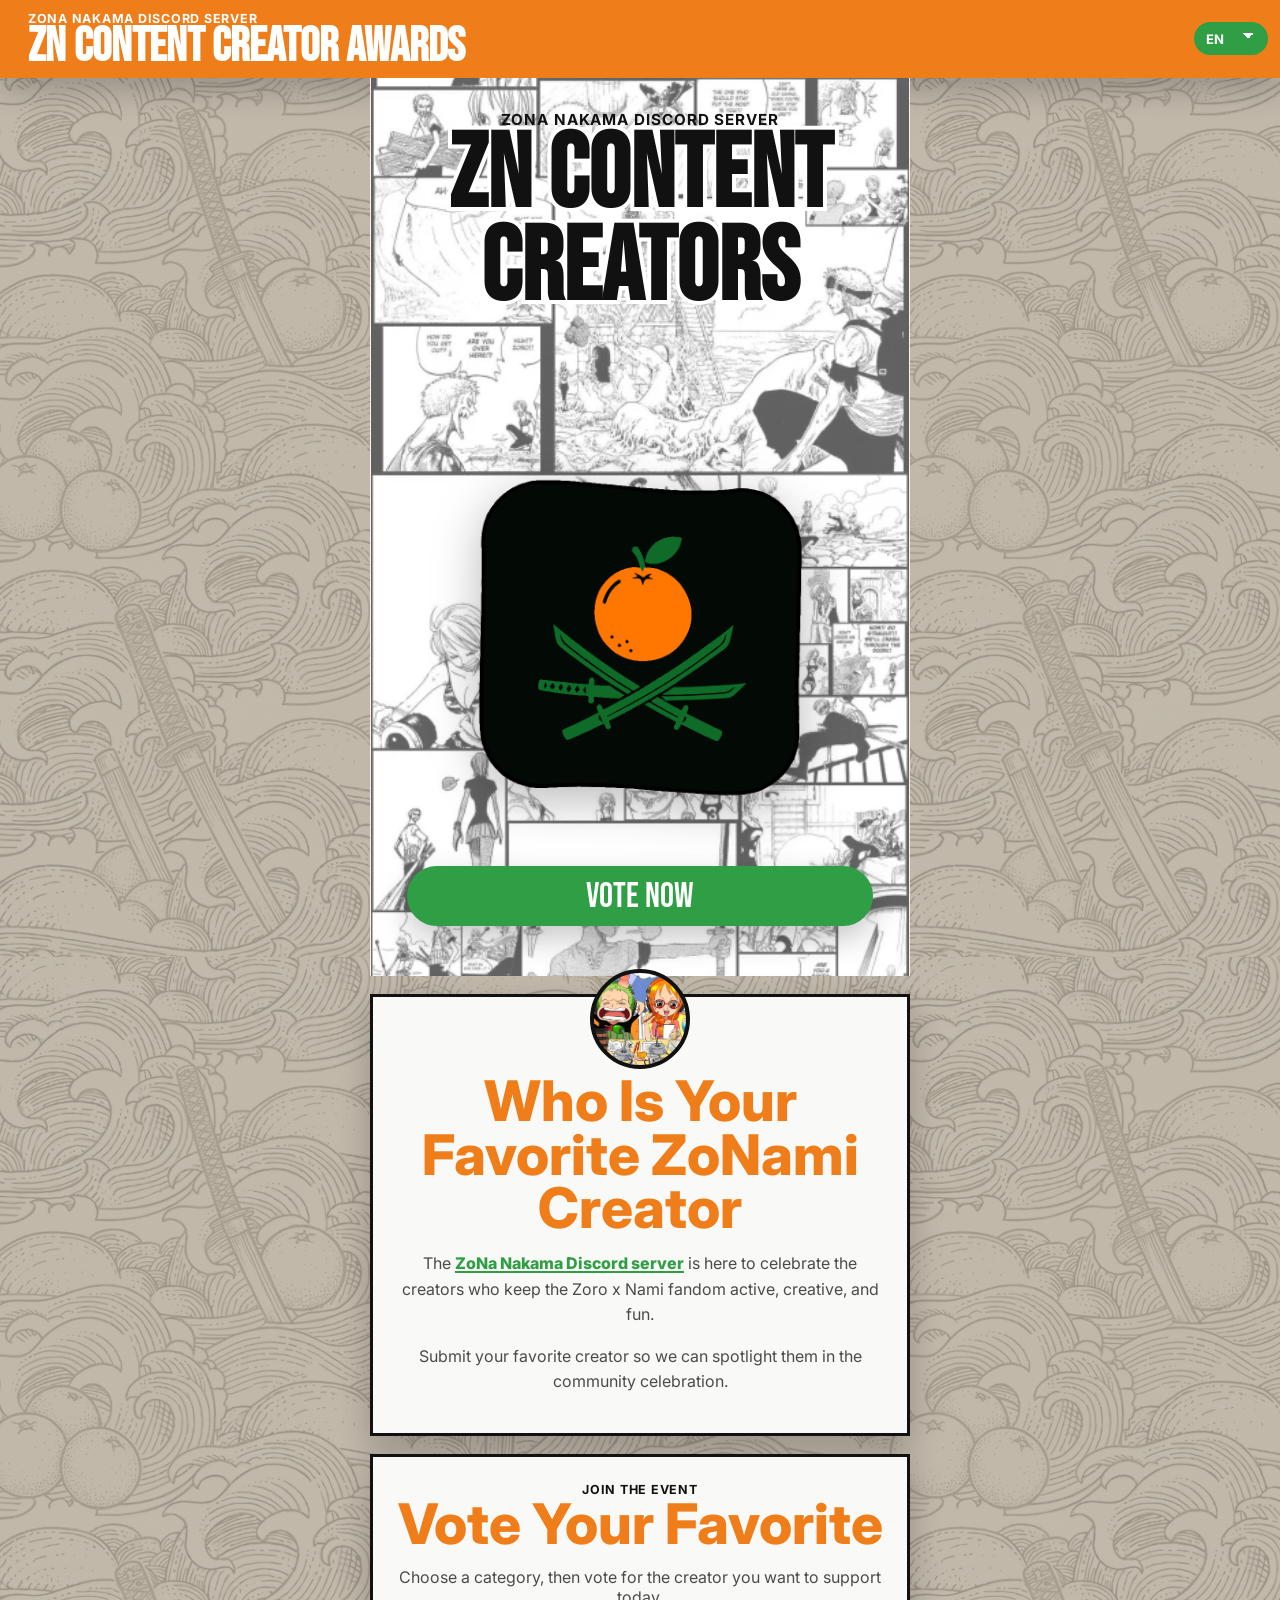
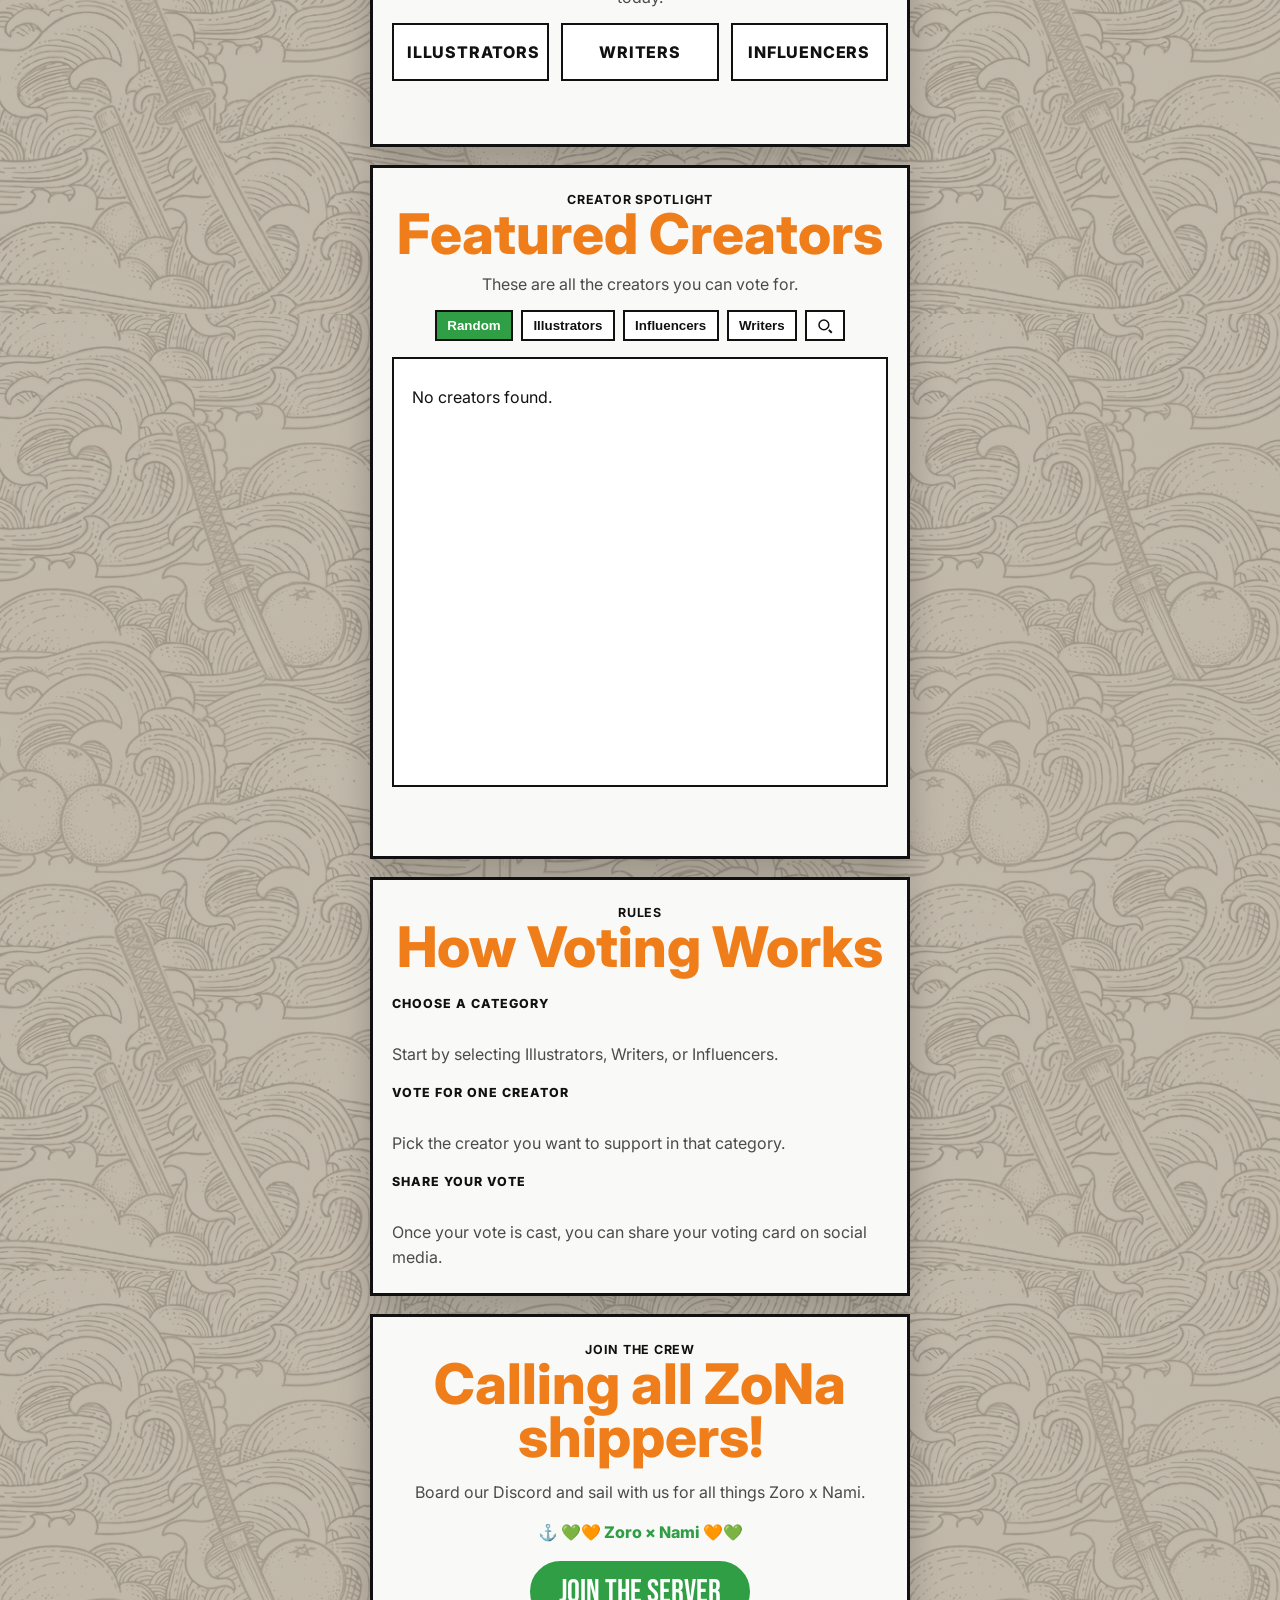
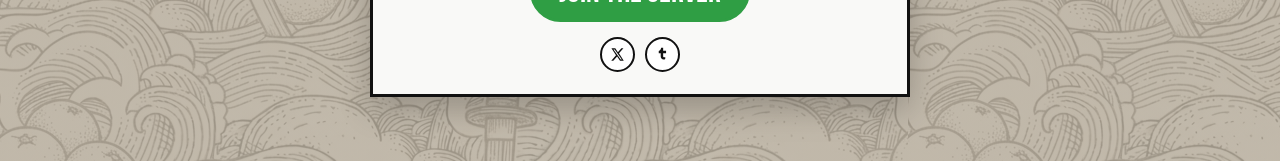
==== commit 2bab3085: "creators spotlight subtitle" ====
--- a/index.html
+++ b/index.html
@@ -147,6 +147,9 @@
             <span id="creatorsKicker">Creator Spotlight</span>
             <h2 id="creatorsTitle">Featured Creators</h2>
           </div>
+          <p class="creator-spotlight-copy" id="creatorsDescription">
+            These are all the creators you can vote for.
+          </p>
           <div class="creator-filters" aria-label="Creator filters">
             <button class="creator-filter is-active" type="button" data-filter="slideshow" id="creatorFilterRandom">Random</button>
             <button class="creator-filter" type="button" data-filter="Illustrator" id="creatorFilterIllustrators">Illustrators</button>
--- a/styles.css
+++ b/styles.css
@@ -343,6 +343,13 @@
   text-align: center;
 }
 
+.creator-spotlight-copy {
+  margin: -0.25rem auto 1rem;
+  max-width: 44rem;
+  color: var(--ink-soft);
+  text-align: center;
+}
+
 .entry-form {
   display: grid;
   gap: 0.9rem;
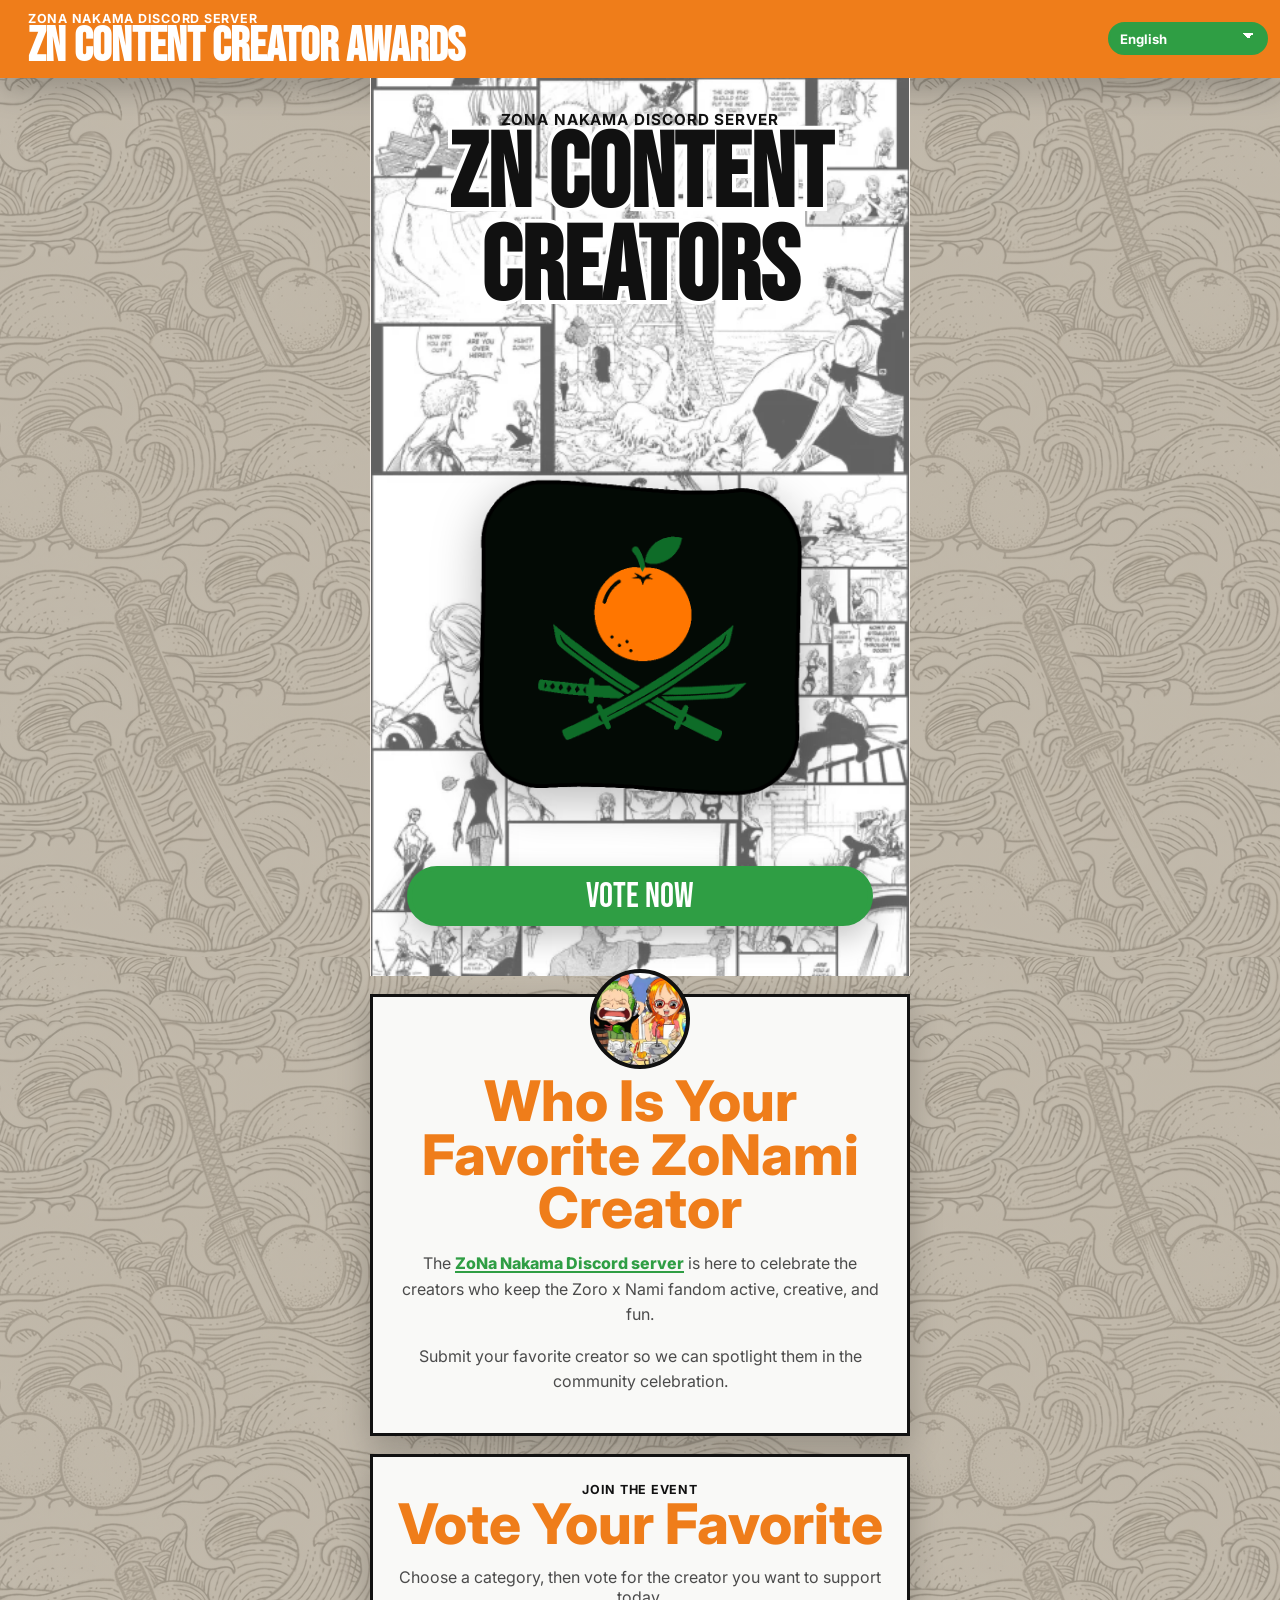
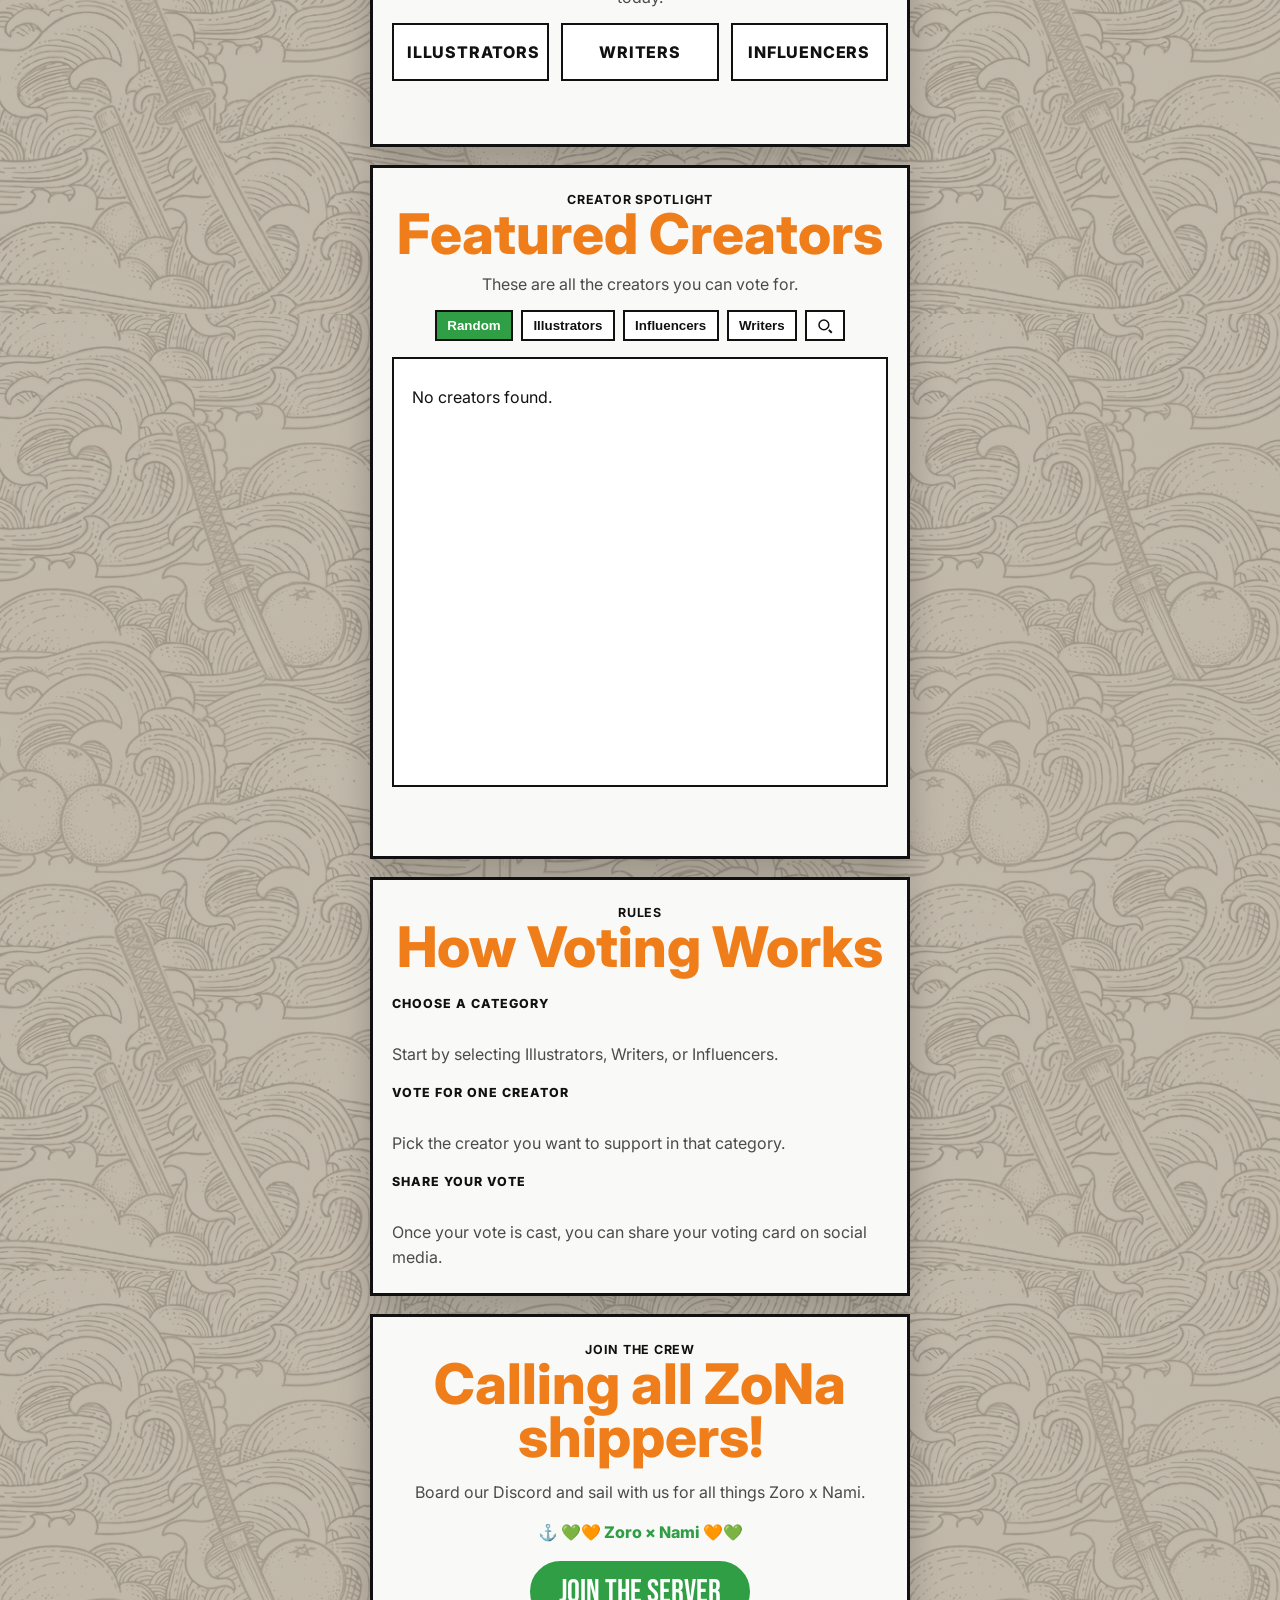
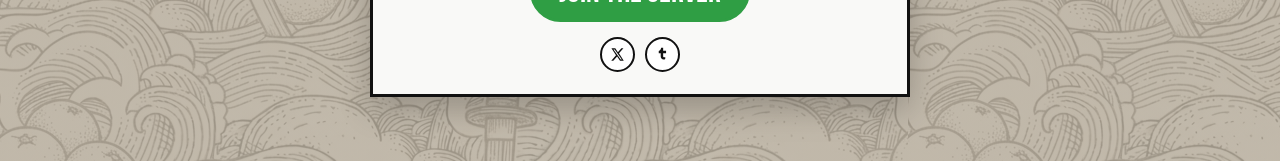
==== commit 42ac4b4f: "translations updates" ====
--- a/index.html
+++ b/index.html
@@ -27,19 +27,19 @@
         <label class="lang-control">
           <span class="visually-hidden" id="languageLabel">Language</span>
           <select id="languageSelect" aria-label="Language">
-            <option value="en">EN</option>
-            <option value="es">ES</option>
-            <option value="fr">FR</option>
-            <option value="pt">PT</option>
-            <option value="ja">JA</option>
-            <option value="zh">ZH</option>
-            <option value="ko">KO</option>
-            <option value="hi">HI</option>
-            <option value="it">IT</option>
-            <option value="id">ID</option>
-            <option value="vi">VI</option>
-            <option value="tl">TL</option>
-            <option value="ar">AR</option>
+            <option value="en">English</option>
+            <option value="es">Español</option>
+            <option value="fr">Français</option>
+            <option value="pt">Português</option>
+            <option value="ja">日本語</option>
+            <option value="zh">中文</option>
+            <option value="ko">한국어</option>
+            <option value="hi">हिन्दी</option>
+            <option value="it">Italiano</option>
+            <option value="id">Bahasa Indonesia</option>
+            <option value="vi">Tiếng Việt</option>
+            <option value="tl">Filipino</option>
+            <option value="ar">العربية</option>
           </select>
         </label>
       </header>
@@ -225,7 +225,10 @@
           <div class="vote-candidate-art">
             <span class="vote-candidate-initials"></span>
           </div>
-          <div class="vote-candidate-name"></div>
+          <div class="vote-candidate-name">
+            <span class="vote-candidate-platform" aria-hidden="true"></span>
+            <span class="vote-candidate-name-text"></span>
+          </div>
         </button>
       </li>
     </template>
--- a/styles.css
+++ b/styles.css
@@ -769,6 +769,13 @@
   padding: 0;
   background: transparent;
   cursor: pointer;
+  transition: transform 180ms ease, filter 180ms ease;
+}
+
+.vote-candidate-button:hover,
+.vote-candidate-button:focus-visible {
+  transform: translateY(-4px);
+  filter: drop-shadow(0 10px 18px rgba(0, 0, 0, 0.14));
 }
 
 .vote-candidate-art {
@@ -884,14 +891,59 @@
   color: rgba(17, 17, 17, 0.92);
 }
 
+.vote-candidate-art.has-image::before {
+  display: none;
+}
+
+.vote-candidate-image {
+  width: 100%;
+  height: 100%;
+  object-fit: cover;
+  display: block;
+}
+
 .vote-candidate-name {
   background: #111;
   color: #fff;
   padding: 0.9rem 0.5rem;
-  text-align: center;
+  display: flex;
+  align-items: center;
+  justify-content: center;
+  gap: 0.55rem;
   font-size: 1.05rem;
   font-weight: 700;
   text-transform: uppercase;
+}
+
+.vote-candidate-name-text {
+  min-width: 0;
+}
+
+.vote-candidate-platform {
+  display: inline-flex;
+  align-items: center;
+  justify-content: center;
+  min-width: 2rem;
+  height: 2rem;
+  padding: 0 0.45rem;
+  border-radius: 999px;
+  font-size: 0.78rem;
+  font-weight: 800;
+  line-height: 1;
+  letter-spacing: 0.04em;
+  background: rgba(255, 255, 255, 0.12);
+  color: #fff;
+  flex: 0 0 auto;
+}
+
+.vote-candidate-platform.is-x {
+  background: #fff;
+  color: #111;
+}
+
+.vote-candidate-platform.is-ao3 {
+  background: #8b1711;
+  color: #fff;
 }
 
 .vote-result-view {
